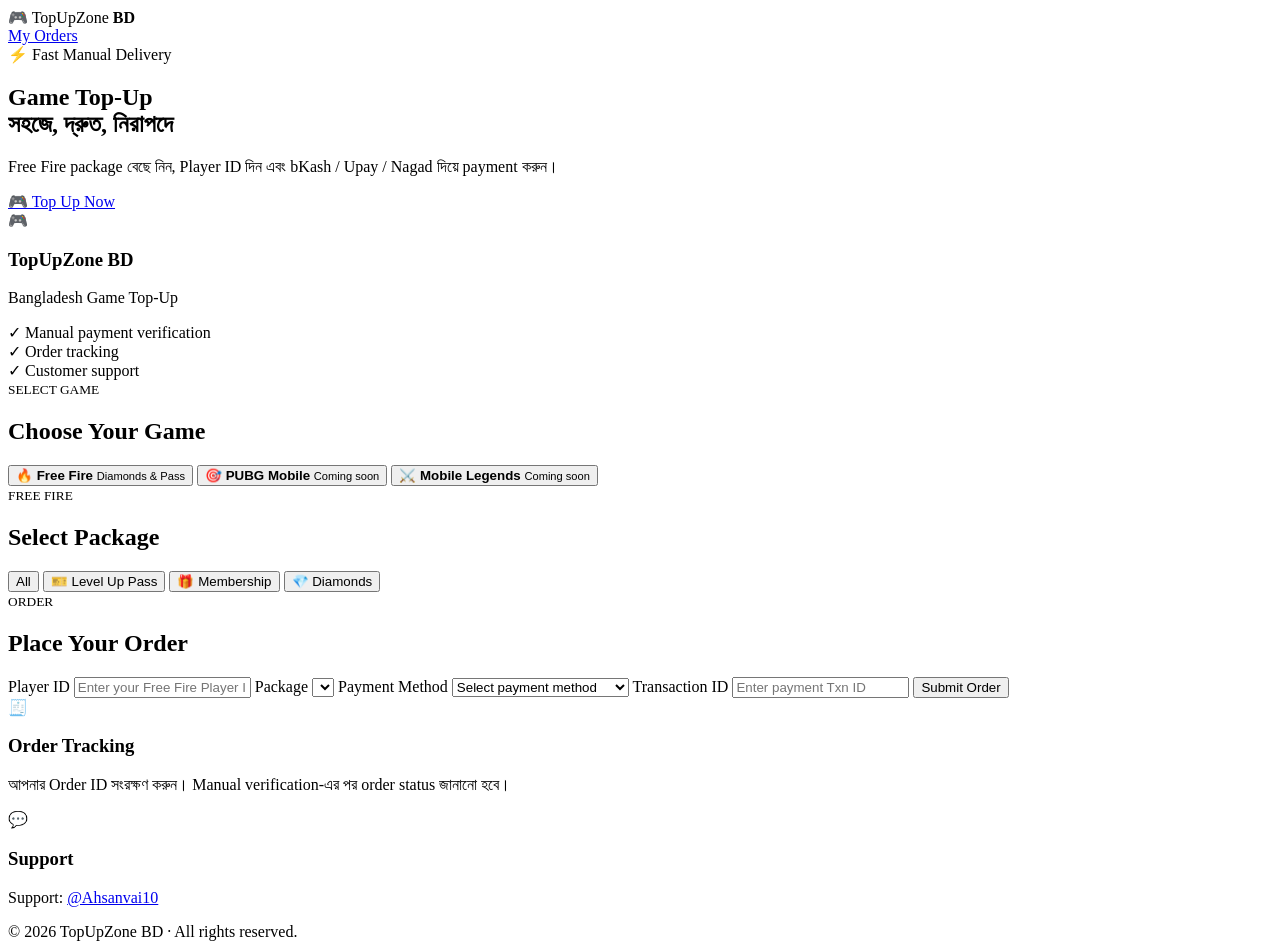
==== index.html @ 47b3d6d0 "Create index.html" ====
<!doctype html>
<html lang="bn">
<head>
<meta charset="utf-8">
<meta name="viewport" content="width=device-width,initial-scale=1">
<title>TopUpZone BD — Game Top Up</title>
<meta name="description" content="Fast and trusted game top-up service in Bangladesh.">
<link rel="stylesheet" href="style.css">
</head>

<body>

<header class="nav">
  <div class="brand"><span>🎮</span> TopUpZone <b>BD</b></div>
  <a href="#orders" class="navbtn">My Orders</a>
</header>

<main>

<section class="hero">
  <div>
    <span class="pill">⚡ Fast Manual Delivery</span>

    <h1>
      Game Top-Up<br>
      <span>সহজে, দ্রুত, নিরাপদে</span>
    </h1>

    <p>
      Free Fire package বেছে নিন, Player ID দিন এবং
      bKash / Upay / Nagad দিয়ে payment করুন।
    </p>

    <a class="primary" href="#games">🎮 Top Up Now</a>
  </div>

  <div class="hero-card">
    <div class="orb">🎮</div>
    <h3>TopUpZone BD</h3>
    <p>Bangladesh Game Top-Up</p>

    <div class="trust">
      ✓ Manual payment verification<br>
      ✓ Order tracking<br>
      ✓ Customer support
    </div>
  </div>
</section>


<section id="games" class="section">

  <div class="section-head">
    <div>
      <small>SELECT GAME</small>
      <h2>Choose Your Game</h2>
    </div>
  </div>

  <div class="game-grid">

    <button class="game active"
      onclick="showGame('freefire',this)">
      <span>🔥</span>
      <strong>Free Fire</strong>
      <small>Diamonds & Pass</small>
    </button>

    <button class="game disabled">
      <span>🎯</span>
      <strong>PUBG Mobile</strong>
      <small>Coming soon</small>
    </button>

    <button class="game disabled">
      <span>⚔️</span>
      <strong>Mobile Legends</strong>
      <small>Coming soon</small>
    </button>

  </div>

</section>


<section id="freefire" class="section">

  <div class="section-head">
    <div>
      <small>FREE FIRE</small>
      <h2>Select Package</h2>
    </div>
  </div>

  <div class="tabs">

    <button class="tab active"
      onclick="filterPack('all',this)">
      All
    </button>

    <button class="tab"
      onclick="filterPack('pass',this)">
      🎫 Level Up Pass
    </button>

    <button class="tab"
      onclick="filterPack('membership',this)">
      🎁 Membership
    </button>

    <button class="tab"
      onclick="filterPack('diamond',this)">
      💎 Diamonds
    </button>

  </div>

  <div id="packages" class="packages"></div>

</section>


<section id="order" class="section order-section">

  <div class="section-head">
    <div>
      <small>ORDER</small>
      <h2>Place Your Order</h2>
    </div>
  </div>

  <div class="order-box">

    <form id="orderForm">

      <label>
        Player ID
        <input
          id="playerId"
          required
          placeholder="Enter your Free Fire Player ID">
      </label>


      <label>
        Package

        <select id="package" required>
        </select>
      </label>


      <label>
        Payment Method

        <select id="payment" required>

          <option value="">
            Select payment method
          </option>

          <option>
            bKash — 01316897399
          </option>

          <option>
            Upay — 0316897399
          </option>

          <option>
            Nagad — Contact/support
          </option>

        </select>
      </label>


      <label>
        Transaction ID

        <input
          id="txn"
          required
          placeholder="Enter payment Txn ID">
      </label>


      <button
        class="primary full"
        type="submit">
        Submit Order
      </button>

    </form>


    <div
      id="result"
      class="result hidden">
    </div>

  </div>

</section>


<section id="orders" class="section info">

  <div class="info-card">
    <span>🧾</span>

    <h3>Order Tracking</h3>

    <p>
      আপনার Order ID সংরক্ষণ করুন।
      Manual verification-এর পর order status জানানো হবে।
    </p>

  </div>


  <div class="info-card">

    <span>💬</span>

    <h3>Support</h3>

    <p>
      Support:
      <a
        href="https://t.me/Ahsanvai10"
        target="_blank">
        @Ahsanvai10
      </a>
    </p>

  </div>

</section>

</main>


<footer>
  © 2026 TopUpZone BD · All rights reserved.
</footer>


<script src="script.js"></script>

</body>
</html>
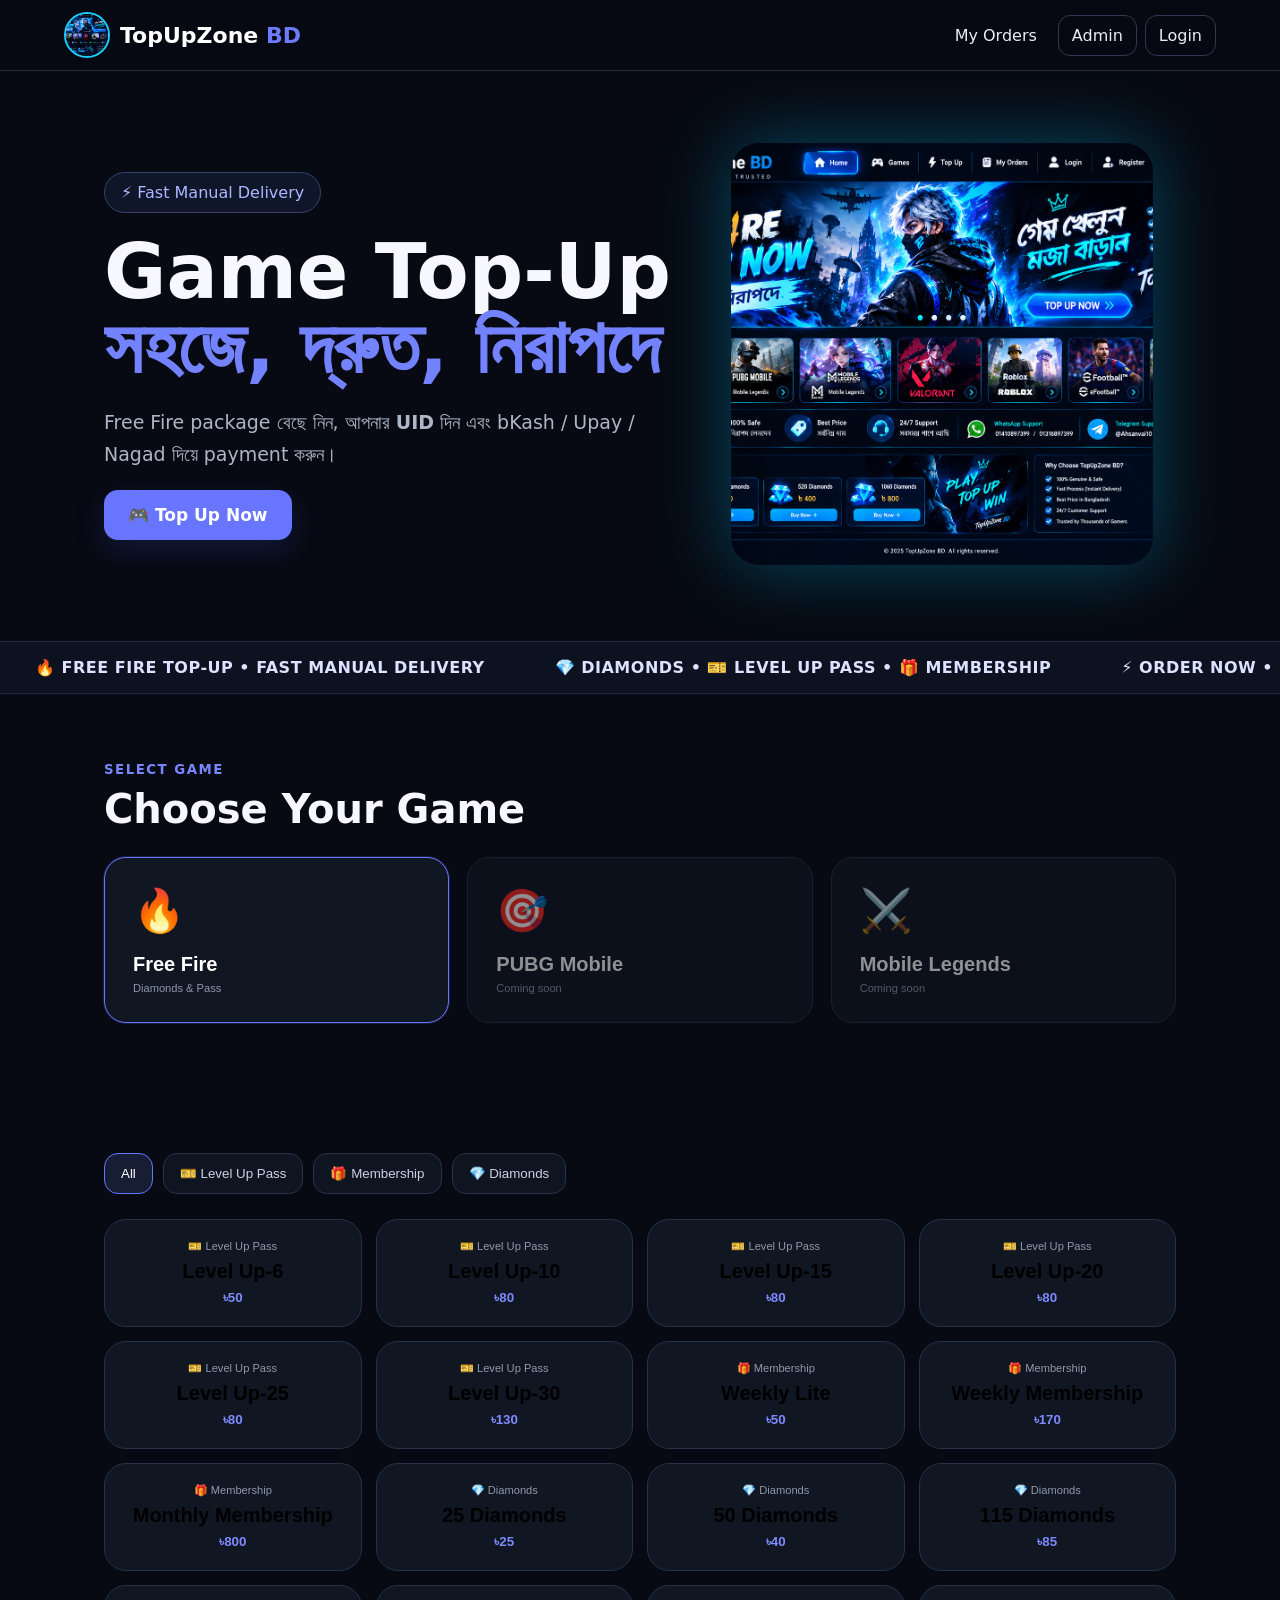
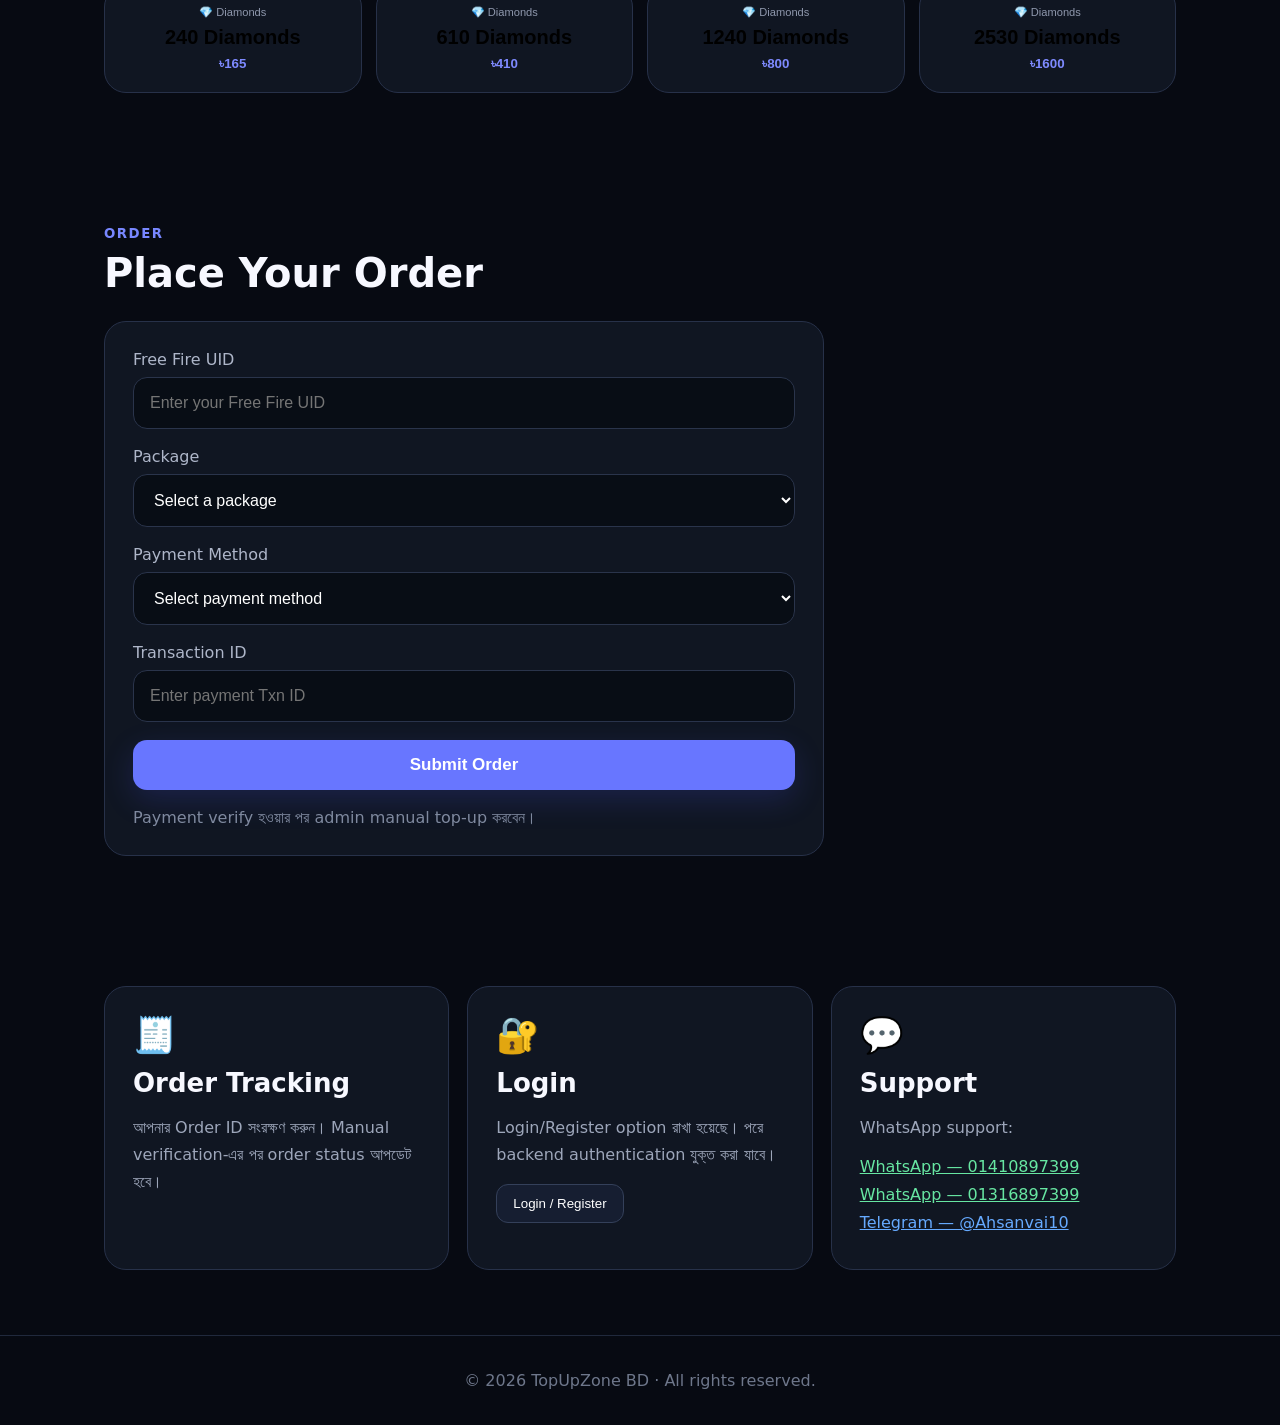
==== commit 2e0952bb: "Add files via upload" ====
--- a/index.html
+++ b/index.html
@@ -1,253 +1,102 @@
 <!doctype html>
 <html lang="bn">
 <head>
-<meta charset="utf-8">
-<meta name="viewport" content="width=device-width,initial-scale=1">
-<title>TopUpZone BD — Game Top Up</title>
-<meta name="description" content="Fast and trusted game top-up service in Bangladesh.">
-<link rel="stylesheet" href="style.css">
+  <meta charset="utf-8">
+  <meta name="viewport" content="width=device-width, initial-scale=1">
+  <title>TopUpZone BD — Game Top Up</title>
+  <meta name="description" content="TopUpZone BD — Fast manual game top-up service in Bangladesh.">
+  <link rel="stylesheet" href="style.css">
 </head>
-
 <body>
-
 <header class="nav">
-  <div class="brand"><span>🎮</span> TopUpZone <b>BD</b></div>
-  <a href="#orders" class="navbtn">My Orders</a>
+  <a class="brand" href="#home">
+    <img src="logo.png" alt="TopUpZone BD logo">
+    <span>TopUpZone <b>BD</b></span>
+  </a>
+  <nav>
+    <a href="#orders">My Orders</a>
+    <a href="admin.html" class="admin-link">Admin</a>
+    <a href="#login" class="login-btn">Login</a>
+  </nav>
 </header>
 
-<main>
+<main id="home">
+  <section class="hero">
+    <div class="hero-copy">
+      <span class="pill">⚡ Fast Manual Delivery</span>
+      <h1>Game Top-Up<br><span>সহজে, দ্রুত, নিরাপদে</span></h1>
+      <p>Free Fire package বেছে নিন, আপনার <b>UID</b> দিন এবং bKash / Upay / Nagad দিয়ে payment করুন।</p>
+      <a class="primary" href="#games">🎮 Top Up Now</a>
+    </div>
+    <div class="hero-art">
+      <img src="logo.png" alt="Game TopUp">
+    </div>
+  </section>
 
-<section class="hero">
-  <div>
-    <span class="pill">⚡ Fast Manual Delivery</span>
+  <section class="banner-strip" aria-label="Promotional banners">
+    <div class="banner-track">
+      <div class="promo">🔥 FREE FIRE TOP-UP • FAST MANUAL DELIVERY</div>
+      <div class="promo">💎 DIAMONDS • 🎫 LEVEL UP PASS • 🎁 MEMBERSHIP</div>
+      <div class="promo">⚡ ORDER NOW • SUPPORT AVAILABLE</div>
+      <div class="promo">🔥 FREE FIRE TOP-UP • FAST MANUAL DELIVERY</div>
+      <div class="promo">💎 DIAMONDS • 🎫 LEVEL UP PASS • 🎁 MEMBERSHIP</div>
+    </div>
+  </section>
 
-    <h1>
-      Game Top-Up<br>
-      <span>সহজে, দ্রুত, নিরাপদে</span>
-    </h1>
+  <section id="games" class="section">
+    <div class="section-head">
+      <div><small>SELECT GAME</small><h2>Choose Your Game</h2></div>
+    </div>
+    <div class="game-grid">
+      <button class="game-card active" onclick="selectGame('freefire')"><span>🔥</span><b>Free Fire</b><small>Diamonds & Pass</small></button>
+      <button class="game-card disabled"><span>🎯</span><b>PUBG Mobile</b><small>Coming soon</small></button>
+      <button class="game-card disabled"><span>⚔️</span><b>Mobile Legends</b><small>Coming soon</small></button>
+    </div>
+  </section>
 
-    <p>
-      Free Fire package বেছে নিন, Player ID দিন এবং
-      bKash / Upay / Nagad দিয়ে payment করুন।
-    </p>
+  <section class="section">
+    <div class="category-tabs">
+      <button class="tab active" data-cat="all" onclick="filterPackages('all')">All</button>
+      <button class="tab" data-cat="level" onclick="filterPackages('level')">🎫 Level Up Pass</button>
+      <button class="tab" data-cat="member" onclick="filterPackages('member')">🎁 Membership</button>
+      <button class="tab" data-cat="diamond" onclick="filterPackages('diamond')">💎 Diamonds</button>
+    </div>
+    <div id="packageGrid" class="package-grid"></div>
+  </section>
 
-    <a class="primary" href="#games">🎮 Top Up Now</a>
-  </div>
-
-  <div class="hero-card">
-    <div class="orb">🎮</div>
-    <h3>TopUpZone BD</h3>
-    <p>Bangladesh Game Top-Up</p>
-
-    <div class="trust">
-      ✓ Manual payment verification<br>
-      ✓ Order tracking<br>
-      ✓ Customer support
-    </div>
-  </div>
-</section>
-
-
-<section id="games" class="section">
-
-  <div class="section-head">
-    <div>
-      <small>SELECT GAME</small>
-      <h2>Choose Your Game</h2>
-    </div>
-  </div>
-
-  <div class="game-grid">
-
-    <button class="game active"
-      onclick="showGame('freefire',this)">
-      <span>🔥</span>
-      <strong>Free Fire</strong>
-      <small>Diamonds & Pass</small>
-    </button>
-
-    <button class="game disabled">
-      <span>🎯</span>
-      <strong>PUBG Mobile</strong>
-      <small>Coming soon</small>
-    </button>
-
-    <button class="game disabled">
-      <span>⚔️</span>
-      <strong>Mobile Legends</strong>
-      <small>Coming soon</small>
-    </button>
-
-  </div>
-
-</section>
-
-
-<section id="freefire" class="section">
-
-  <div class="section-head">
-    <div>
-      <small>FREE FIRE</small>
-      <h2>Select Package</h2>
-    </div>
-  </div>
-
-  <div class="tabs">
-
-    <button class="tab active"
-      onclick="filterPack('all',this)">
-      All
-    </button>
-
-    <button class="tab"
-      onclick="filterPack('pass',this)">
-      🎫 Level Up Pass
-    </button>
-
-    <button class="tab"
-      onclick="filterPack('membership',this)">
-      🎁 Membership
-    </button>
-
-    <button class="tab"
-      onclick="filterPack('diamond',this)">
-      💎 Diamonds
-    </button>
-
-  </div>
-
-  <div id="packages" class="packages"></div>
-
-</section>
-
-
-<section id="order" class="section order-section">
-
-  <div class="section-head">
-    <div>
-      <small>ORDER</small>
-      <h2>Place Your Order</h2>
-    </div>
-  </div>
-
-  <div class="order-box">
-
-    <form id="orderForm">
-
-      <label>
-        Player ID
-        <input
-          id="playerId"
-          required
-          placeholder="Enter your Free Fire Player ID">
+  <section id="order" class="section">
+    <div class="section-head"><div><small>ORDER</small><h2>Place Your Order</h2></div></div>
+    <form id="orderForm" class="order-card">
+      <label>Free Fire UID
+        <input id="uid" inputmode="numeric" pattern="[0-9]{5,15}" placeholder="Enter your Free Fire UID" required>
       </label>
-
-
-      <label>
-        Package
-
-        <select id="package" required>
+      <label>Package
+        <select id="package" required><option value="">Select a package</option></select>
+      </label>
+      <label>Payment Method
+        <select id="payment" required>
+          <option value="">Select payment method</option>
+          <option>bKash — 01316897399</option>
+          <option>Upay — 0316897399</option>
+          <option>Nagad — Contact/support</option>
         </select>
       </label>
+      <label>Transaction ID
+        <input id="txn" placeholder="Enter payment Txn ID" required>
+      </label>
+      <button class="primary full" type="submit">Submit Order</button>
+      <p class="form-note">Payment verify হওয়ার পর admin manual top-up করবেন।</p>
+    </form>
+  </section>
 
-
-      <label>
-        Payment Method
-
-        <select id="payment" required>
-
-          <option value="">
-            Select payment method
-          </option>
-
-          <option>
-            bKash — 01316897399
-          </option>
-
-          <option>
-            Upay — 0316897399
-          </option>
-
-          <option>
-            Nagad — Contact/support
-          </option>
-
-        </select>
-      </label>
-
-
-      <label>
-        Transaction ID
-
-        <input
-          id="txn"
-          required
-          placeholder="Enter payment Txn ID">
-      </label>
-
-
-      <button
-        class="primary full"
-        type="submit">
-        Submit Order
-      </button>
-
-    </form>
-
-
-    <div
-      id="result"
-      class="result hidden">
-    </div>
-
-  </div>
-
-</section>
-
-
-<section id="orders" class="section info">
-
-  <div class="info-card">
-    <span>🧾</span>
-
-    <h3>Order Tracking</h3>
-
-    <p>
-      আপনার Order ID সংরক্ষণ করুন।
-      Manual verification-এর পর order status জানানো হবে।
-    </p>
-
-  </div>
-
-
-  <div class="info-card">
-
-    <span>💬</span>
-
-    <h3>Support</h3>
-
-    <p>
-      Support:
-      <a
-        href="https://t.me/Ahsanvai10"
-        target="_blank">
-        @Ahsanvai10
-      </a>
-    </p>
-
-  </div>
-
-</section>
-
+  <section id="orders" class="section info-grid">
+    <div class="info-card"><span>🧾</span><h3>Order Tracking</h3><p>আপনার Order ID সংরক্ষণ করুন। Manual verification-এর পর order status আপডেট হবে।</p><div id="orderList"></div></div>
+    <div class="info-card" id="login"><span>🔐</span><h3>Login</h3><p>Login/Register option রাখা হয়েছে। পরে backend authentication যুক্ত করা যাবে।</p><button class="secondary" onclick="alert('Login system backend connection-এর পর চালু হবে।')">Login / Register</button></div>
+    <div class="info-card"><span>💬</span><h3>Support</h3><p>WhatsApp support:</p><a class="wa" href="https://wa.me/8801410897399" target="_blank">WhatsApp — 01410897399</a><a class="wa" href="https://wa.me/8801316897399" target="_blank">WhatsApp — 01316897399</a><a class="tg" href="https://t.me/Ahsanvai10" target="_blank">Telegram — @Ahsanvai10</a></div>
+  </section>
 </main>
 
-
-<footer>
-  © 2026 TopUpZone BD · All rights reserved.
-</footer>
-
-
+<footer>© 2026 TopUpZone BD · All rights reserved.</footer>
 <script src="script.js"></script>
-
 </body>
-</html>
+</html>
--- a/style.css
+++ b/style.css
@@ -0,0 +1 @@
+*{box-sizing:border-box}html{scroll-behavior:smooth}body{margin:0;background:#070a12;color:#f7f8ff;font-family:system-ui,-apple-system,Segoe UI,Roboto,sans-serif}.nav{position:sticky;top:0;z-index:20;display:flex;align-items:center;justify-content:space-between;padding:12px 5%;background:rgba(7,10,18,.94);border-bottom:1px solid #222b40;backdrop-filter:blur(12px)}.brand{display:flex;align-items:center;gap:10px;color:#fff;text-decoration:none;font-size:22px;font-weight:800}.brand img{width:46px;height:46px;object-fit:cover;border-radius:50%;border:2px solid #18cfff}.brand b{color:#6d7cff}.nav nav{display:flex;gap:8px;align-items:center}.nav nav a{color:#e9ecf7;text-decoration:none;padding:10px 13px;border-radius:12px}.login-btn,.admin-link{border:1px solid #303a55}.hero{max-width:1200px;margin:auto;min-height:570px;padding:65px 5%;display:grid;grid-template-columns:1.1fr .9fr;align-items:center;gap:30px}.pill{display:inline-block;padding:10px 16px;border:1px solid #33426d;border-radius:999px;color:#aeb8ff;background:#10162a}.hero h1{font-size:clamp(44px,7vw,76px);line-height:.98;margin:22px 0}.hero h1 span{color:#7382ff}.hero p{font-size:19px;line-height:1.7;color:#aeb5c7;max-width:650px}.primary{display:inline-block;background:#6876ff;color:#fff;text-decoration:none;border:0;border-radius:14px;padding:15px 24px;font-weight:800;font-size:17px;cursor:pointer;box-shadow:0 10px 30px #4b5bff2e}.hero-art{text-align:center}.hero-art img{width:min(440px,90%);aspect-ratio:1;object-fit:cover;border-radius:28px;filter:drop-shadow(0 0 35px #00bfff55);animation:float 4s ease-in-out infinite}.banner-strip{overflow:hidden;border-block:1px solid #1d2942;background:#0c1220}.banner-track{display:flex;width:max-content;animation:marquee 22s linear infinite}.promo{padding:16px 35px;color:#dce2ff;font-weight:800;letter-spacing:.5px;white-space:nowrap}.section{max-width:1200px;margin:auto;padding:65px 5%}.section-head small{color:#7887ff;font-weight:900;letter-spacing:1.5px}.section-head h2{font-size:40px;margin:8px 0 25px}.game-grid{display:grid;grid-template-columns:repeat(3,1fr);gap:18px}.game-card,.package-card,.order-card,.info-card{background:#101622;border:1px solid #273149;border-radius:22px}.game-card{padding:28px;text-align:left;color:#fff;cursor:pointer}.game-card span{font-size:42px;display:block;margin-bottom:18px}.game-card b{display:block;font-size:20px}.game-card small{display:block;color:#8f98ad;margin-top:6px}.game-card.active{border-color:#6676ff;box-shadow:0 0 0 1px #6676ff33}.disabled{opacity:.55;cursor:not-allowed}.category-tabs{display:flex;gap:10px;flex-wrap:wrap;margin-bottom:25px}.tab{background:#0e1420;border:1px solid #29344b;color:#cbd2e5;border-radius:14px;padding:12px 16px;cursor:pointer}.tab.active{border-color:#6676ff;color:#fff;background:#171d35}.package-grid{display:grid;grid-template-columns:repeat(4,1fr);gap:14px}.package-card{padding:20px;cursor:pointer;transition:.2s}.package-card:hover{transform:translateY(-3px);border-color:#7180ff}.package-card small{display:block;color:#8f98ad}.package-card b{display:block;font-size:20px;margin:7px 0}.price{color:#7e8aff;font-weight:900}.order-card{max-width:720px;padding:28px;display:grid;gap:18px}.order-card label{display:grid;gap:8px;color:#aeb6c9;font-size:16px}.order-card input,.order-card select{width:100%;padding:16px;border-radius:14px;border:1px solid #2a344b;background:#080d15;color:#fff;font-size:16px;outline:none}.order-card input:focus,.order-card select:focus{border-color:#6e7dff}.full{width:100%}.form-note{color:#7f899f;margin:0}.info-grid{display:grid;grid-template-columns:repeat(3,1fr);gap:18px}.info-card{padding:28px}.info-card>span{font-size:35px}.info-card h3{font-size:26px;margin:12px 0}.info-card p{color:#9da6ba;line-height:1.7}.info-card a{display:block;margin:9px 0}.wa{color:#67e6a2}.tg{color:#66aaff}.secondary{padding:11px 16px;background:#161e31;border:1px solid #34405a;color:#fff;border-radius:12px;cursor:pointer}.order-row{border-top:1px solid #252e42;padding:12px 0;color:#aeb7ca}.status{color:#8b99ff}footer{text-align:center;padding:35px;border-top:1px solid #20293c;color:#6e778b}@keyframes marquee{from{transform:translateX(0)}to{transform:translateX(-50%)}}@keyframes float{50%{transform:translateY(-10px)}}@media(max-width:850px){.hero{grid-template-columns:1fr;padding-top:40px}.hero-art{order:-1}.hero-art img{width:250px}.game-grid{grid-template-columns:1fr}.package-grid{grid-template-columns:repeat(2,1fr)}.info-grid{grid-template-columns:1fr}.nav nav a{padding:8px}.brand{font-size:18px}.brand img{width:38px;height:38px}}@media(max-width:480px){.package-grid{grid-template-columns:1fr}.hero h1{font-size:48px}.nav{padding:10px 3%}.admin-link{display:none}}
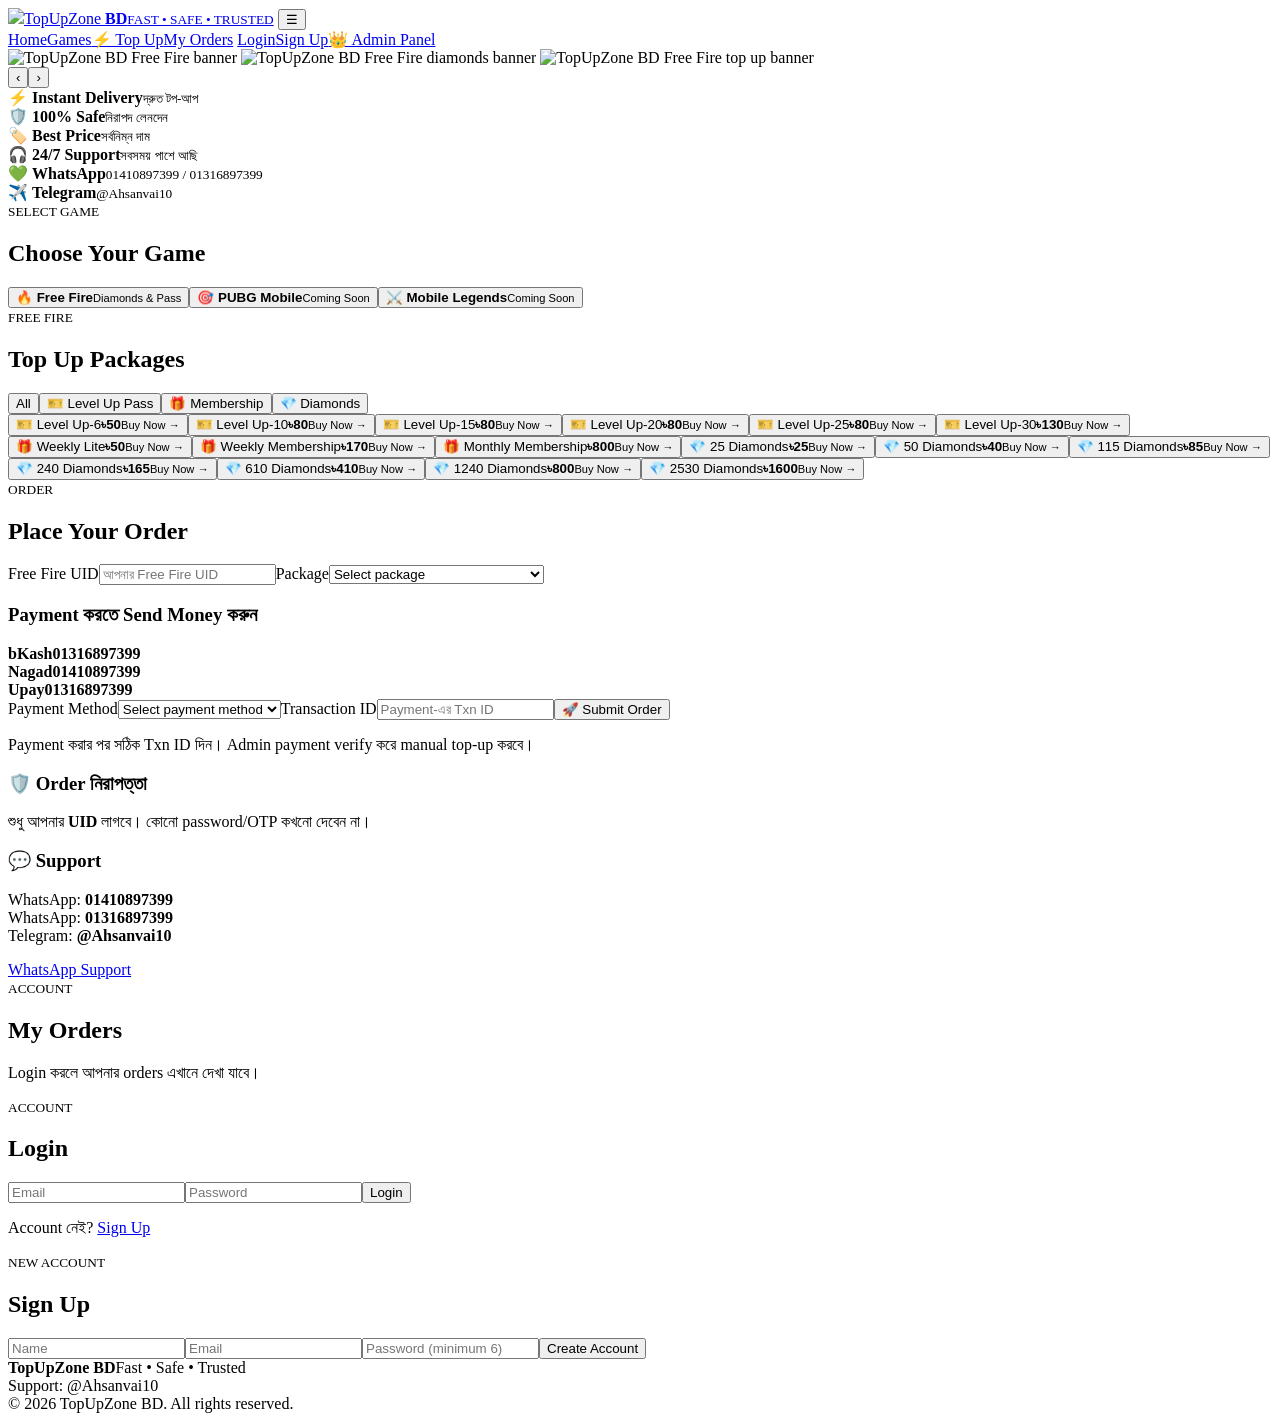
==== commit 6ad8ff10: "Add files via upload" ====
--- a/index.html
+++ b/index.html
@@ -1,102 +1,52 @@
 <!doctype html>
 <html lang="bn">
 <head>
-  <meta charset="utf-8">
-  <meta name="viewport" content="width=device-width, initial-scale=1">
-  <title>TopUpZone BD — Game Top Up</title>
-  <meta name="description" content="TopUpZone BD — Fast manual game top-up service in Bangladesh.">
-  <link rel="stylesheet" href="style.css">
+<meta charset="utf-8"><meta name="viewport" content="width=device-width,initial-scale=1">
+<title>TopUpZone BD — Free Fire Top Up</title>
+<meta name="description" content="TopUpZone BD — Fast, safe manual Free Fire top up in Bangladesh.">
+<link rel="stylesheet" href="/static/style.css">
 </head>
 <body>
 <header class="nav">
-  <a class="brand" href="#home">
-    <img src="logo.png" alt="TopUpZone BD logo">
-    <span>TopUpZone <b>BD</b></span>
-  </a>
+  <a class="brand" href="#home"><img src="/static/logo.png"><span>TopUpZone <b>BD</b><small>FAST • SAFE • TRUSTED</small></span></a>
+  <button class="menu" onclick="document.body.classList.toggle('nav-open')">☰</button>
   <nav>
-    <a href="#orders">My Orders</a>
-    <a href="admin.html" class="admin-link">Admin</a>
-    <a href="#login" class="login-btn">Login</a>
+    <a href="#home">Home</a><a href="#games">Games</a><a href="#topup">⚡ Top Up</a><a href="#orders">My Orders</a>
+    <a href="#login" id="loginLink">Login</a><a href="#signup" id="signupLink">Sign Up</a><a href="/admin/login" class="admin-btn">👑 Admin Panel</a>
   </nav>
 </header>
-
 <main id="home">
-  <section class="hero">
-    <div class="hero-copy">
-      <span class="pill">⚡ Fast Manual Delivery</span>
-      <h1>Game Top-Up<br><span>সহজে, দ্রুত, নিরাপদে</span></h1>
-      <p>Free Fire package বেছে নিন, আপনার <b>UID</b> দিন এবং bKash / Upay / Nagad দিয়ে payment করুন।</p>
-      <a class="primary" href="#games">🎮 Top Up Now</a>
-    </div>
-    <div class="hero-art">
-      <img src="logo.png" alt="Game TopUp">
-    </div>
-  </section>
-
-  <section class="banner-strip" aria-label="Promotional banners">
-    <div class="banner-track">
-      <div class="promo">🔥 FREE FIRE TOP-UP • FAST MANUAL DELIVERY</div>
-      <div class="promo">💎 DIAMONDS • 🎫 LEVEL UP PASS • 🎁 MEMBERSHIP</div>
-      <div class="promo">⚡ ORDER NOW • SUPPORT AVAILABLE</div>
-      <div class="promo">🔥 FREE FIRE TOP-UP • FAST MANUAL DELIVERY</div>
-      <div class="promo">💎 DIAMONDS • 🎫 LEVEL UP PASS • 🎁 MEMBERSHIP</div>
-    </div>
-  </section>
-
-  <section id="games" class="section">
-    <div class="section-head">
-      <div><small>SELECT GAME</small><h2>Choose Your Game</h2></div>
-    </div>
-    <div class="game-grid">
-      <button class="game-card active" onclick="selectGame('freefire')"><span>🔥</span><b>Free Fire</b><small>Diamonds & Pass</small></button>
-      <button class="game-card disabled"><span>🎯</span><b>PUBG Mobile</b><small>Coming soon</small></button>
-      <button class="game-card disabled"><span>⚔️</span><b>Mobile Legends</b><small>Coming soon</small></button>
-    </div>
-  </section>
-
-  <section class="section">
-    <div class="category-tabs">
-      <button class="tab active" data-cat="all" onclick="filterPackages('all')">All</button>
-      <button class="tab" data-cat="level" onclick="filterPackages('level')">🎫 Level Up Pass</button>
-      <button class="tab" data-cat="member" onclick="filterPackages('member')">🎁 Membership</button>
-      <button class="tab" data-cat="diamond" onclick="filterPackages('diamond')">💎 Diamonds</button>
-    </div>
-    <div id="packageGrid" class="package-grid"></div>
-  </section>
-
-  <section id="order" class="section">
-    <div class="section-head"><div><small>ORDER</small><h2>Place Your Order</h2></div></div>
-    <form id="orderForm" class="order-card">
-      <label>Free Fire UID
-        <input id="uid" inputmode="numeric" pattern="[0-9]{5,15}" placeholder="Enter your Free Fire UID" required>
-      </label>
-      <label>Package
-        <select id="package" required><option value="">Select a package</option></select>
-      </label>
-      <label>Payment Method
-        <select id="payment" required>
-          <option value="">Select payment method</option>
-          <option>bKash — 01316897399</option>
-          <option>Upay — 0316897399</option>
-          <option>Nagad — Contact/support</option>
-        </select>
-      </label>
-      <label>Transaction ID
-        <input id="txn" placeholder="Enter payment Txn ID" required>
-      </label>
-      <button class="primary full" type="submit">Submit Order</button>
-      <p class="form-note">Payment verify হওয়ার পর admin manual top-up করবেন।</p>
-    </form>
-  </section>
-
-  <section id="orders" class="section info-grid">
-    <div class="info-card"><span>🧾</span><h3>Order Tracking</h3><p>আপনার Order ID সংরক্ষণ করুন। Manual verification-এর পর order status আপডেট হবে।</p><div id="orderList"></div></div>
-    <div class="info-card" id="login"><span>🔐</span><h3>Login</h3><p>Login/Register option রাখা হয়েছে। পরে backend authentication যুক্ত করা যাবে।</p><button class="secondary" onclick="alert('Login system backend connection-এর পর চালু হবে।')">Login / Register</button></div>
-    <div class="info-card"><span>💬</span><h3>Support</h3><p>WhatsApp support:</p><a class="wa" href="https://wa.me/8801410897399" target="_blank">WhatsApp — 01410897399</a><a class="wa" href="https://wa.me/8801316897399" target="_blank">WhatsApp — 01316897399</a><a class="tg" href="https://t.me/Ahsanvai10" target="_blank">Telegram — @Ahsanvai10</a></div>
-  </section>
+<section class="hero-slider">
+  <div class="slides">
+    <img class="slide active" src="/static/banners/banner1.jpg" alt="TopUpZone BD Free Fire banner">
+    <img class="slide" src="/static/banners/banner2.jpg" alt="TopUpZone BD Free Fire diamonds banner">
+    <img class="slide" src="/static/banners/banner3.jpg" alt="TopUpZone BD Free Fire top up banner">
+  </div>
+  <button class="prev" onclick="moveSlide(-1)">‹</button><button class="next" onclick="moveSlide(1)">›</button>
+  <div class="dots"><span class="dot active" onclick="goSlide(0)"></span><span class="dot" onclick="goSlide(1)"></span><span class="dot" onclick="goSlide(2)"></span></div>
+</section>
+<section class="trust"><div>⚡ <b>Instant Delivery</b><small>দ্রুত টপ-আপ</small></div><div>🛡️ <b>100% Safe</b><small>নিরাপদ লেনদেন</small></div><div>🏷️ <b>Best Price</b><small>সর্বনিম্ন দাম</small></div><div>🎧 <b>24/7 Support</b><small>সবসময় পাশে আছি</small></div><div>💚 <b>WhatsApp</b><small>01410897399 / 01316897399</small></div><div>✈️ <b>Telegram</b><small>@Ahsanvai10</small></div></section>
+<section id="games" class="section"><div class="heading"><small>SELECT GAME</small><h2>Choose Your Game</h2></div><div class="games"><button class="game active">🔥 <b>Free Fire</b><small>Diamonds & Pass</small></button><button class="game disabled">🎯 <b>PUBG Mobile</b><small>Coming Soon</small></button><button class="game disabled">⚔️ <b>Mobile Legends</b><small>Coming Soon</small></button></div></section>
+<section id="topup" class="section"><div class="heading"><small>FREE FIRE</small><h2>Top Up Packages</h2></div><div class="tabs"><button class="tab active" onclick="filterPackages('all',this)">All</button><button class="tab" onclick="filterPackages('level',this)">🎫 Level Up Pass</button><button class="tab" onclick="filterPackages('member',this)">🎁 Membership</button><button class="tab" onclick="filterPackages('diamond',this)">💎 Diamonds</button></div><div id="packageGrid" class="packages"></div></section>
+<section id="order" class="section order-section"><div class="heading"><small>ORDER</small><h2>Place Your Order</h2></div><div class="order-layout"><form id="orderForm" class="card"><label>Free Fire UID<input id="uid" inputmode="numeric" pattern="[0-9]{5,20}" placeholder="আপনার Free Fire UID" required></label><label>Package<select id="package" required><option value="">Select package</option></select></label><div class="payment-box"><h3>Payment করতে Send Money করুন</h3><div class="pay-row"><b>bKash</b><strong>01316897399</strong></div><div class="pay-row"><b>Nagad</b><strong>01410897399</strong></div><div class="pay-row"><b>Upay</b><strong>01316897399</strong></div></div><label>Payment Method<select id="payment" required><option value="">Select payment method</option><option>bKash</option><option>Nagad</option><option>Upay</option></select></label><label>Transaction ID<input id="txn" placeholder="Payment-এর Txn ID" required></label><button class="primary" type="submit">🚀 Submit Order</button><p class="muted">Payment করার পর সঠিক Txn ID দিন। Admin payment verify করে manual top-up করবে।</p><div id="orderResult"></div></form><div class="card side-info"><h3>🛡️ Order নিরাপত্তা</h3><p>শুধু আপনার <b>UID</b> লাগবে। কোনো password/OTP কখনো দেবেন না।</p><h3>💬 Support</h3><p>WhatsApp: <b>01410897399</b><br>WhatsApp: <b>01316897399</b><br>Telegram: <b>@Ahsanvai10</b></p><a class="secondary" href="https://wa.me/8801410897399" target="_blank">WhatsApp Support</a></div></div></section>
+<section id="orders" class="section"><div class="heading"><small>ACCOUNT</small><h2>My Orders</h2></div><div id="ordersBox" class="card"><p class="muted">Login করলে আপনার orders এখানে দেখা যাবে।</p></div></section>
+<section id="login" class="auth section"><div class="auth-card"><div class="heading"><small>ACCOUNT</small><h2>Login</h2></div><form id="loginForm"><input id="loginEmail" type="email" placeholder="Email" required><input id="loginPassword" type="password" placeholder="Password" required><button class="primary">Login</button></form><p>Account নেই? <a href="#signup">Sign Up</a></p><div id="loginMsg"></div></div></section>
+<section id="signup" class="auth section"><div class="auth-card"><div class="heading"><small>NEW ACCOUNT</small><h2>Sign Up</h2></div><form id="signupForm"><input id="signupName" placeholder="Name" required><input id="signupEmail" type="email" placeholder="Email" required><input id="signupPassword" type="password" minlength="6" placeholder="Password (minimum 6)" required><button class="primary">Create Account</button></form><div id="signupMsg"></div></div></section>
 </main>
-
-<footer>© 2026 TopUpZone BD · All rights reserved.</footer>
-<script src="script.js"></script>
-</body>
-</html>+<footer><div><b>TopUpZone BD</b><span>Fast • Safe • Trusted</span></div><div>Support: @Ahsanvai10</div><div>© 2026 TopUpZone BD. All rights reserved.</div></footer>
+<script>
+const packages=[
+['lu6','🎫 Level Up-6',50,'level'],['lu10','🎫 Level Up-10',80,'level'],['lu15','🎫 Level Up-15',80,'level'],['lu20','🎫 Level Up-20',80,'level'],['lu25','🎫 Level Up-25',80,'level'],['lu30','🎫 Level Up-30',130,'level'],['wlite','🎁 Weekly Lite',50,'member'],['weekly','🎁 Weekly Membership',170,'member'],['monthly','🎁 Monthly Membership',800,'member'],['d25','💎 25 Diamonds',25,'diamond'],['d50','💎 50 Diamonds',40,'diamond'],['d115','💎 115 Diamonds',85,'diamond'],['d240','💎 240 Diamonds',165,'diamond'],['d610','💎 610 Diamonds',410,'diamond'],['d1240','💎 1240 Diamonds',800,'diamond'],['d2530','💎 2530 Diamonds',1600,'diamond']];
+let selected=packages[9][0];
+function renderPackages(cat='all'){const g=document.getElementById('packageGrid');g.innerHTML=packages.filter(p=>cat==='all'||p[3]===cat).map(p=>`<button class="package ${p[0]===selected?'selected':''}" onclick="selectPackage('${p[0]}')"><span>${p[1]}</span><b>৳${p[2]}</b><small>Buy Now →</small></button>`).join('')}
+function selectPackage(k){selected=k;const p=packages.find(x=>x[0]===k);document.getElementById('package').value=p[0];renderPackages(currentCat)}
+let currentCat='all';function filterPackages(cat,el){currentCat=cat;document.querySelectorAll('.tab').forEach(x=>x.classList.remove('active'));el.classList.add('active');renderPackages(cat)}
+const sel=document.getElementById('package');sel.innerHTML+='<option disabled>────────</option>'+packages.map(p=>`<option value="${p[0]}">${p[1]} — ৳${p[2]}</option>`).join('');renderPackages();
+let slide=0;function goSlide(i){slide=i;document.querySelectorAll('.slide').forEach((x,j)=>x.classList.toggle('active',j===slide));document.querySelectorAll('.dot').forEach((x,j)=>x.classList.toggle('active',j===slide))}function moveSlide(d){goSlide((slide+d+3)%3)}setInterval(()=>moveSlide(1),5000);
+async function post(url,data,msgEl){const r=await fetch(url,{method:'POST',headers:{'Content-Type':'application/json'},body:JSON.stringify(data)});let j={};try{j=await r.json()}catch{}if(!r.ok)throw new Error(j.error||'Request failed');return j}
+async function refreshOrders(){const box=document.getElementById('ordersBox');try{const r=await fetch('/api/my-orders');const j=await r.json();if(!j.authenticated){box.innerHTML='<p class="muted">My Orders দেখতে Login করুন।</p>';return}box.innerHTML=j.orders.length?j.orders.map(o=>`<div class="order-item"><b>#${o.id}</b> ${o.package_name}<span>UID: ${o.player_id}</span><strong>৳${o.amount}</strong><em>${o.status_label}</em></div>`).join(''):'<p class="muted">এখনও কোনো order নেই।' ;document.getElementById('loginLink').textContent='Logout'}catch{}}
+document.getElementById('orderForm').addEventListener('submit',async e=>{e.preventDefault();const p=packages.find(x=>x[0]===document.getElementById('package').value);if(!p){alert('Package select করুন');return}const box=document.getElementById('orderResult');box.textContent='Submitting...';try{const j=await post('/api/orders',{player_id:document.getElementById('uid').value.trim(),package_name:p[1],payment_method:document.getElementById('payment').value,transaction_id:document.getElementById('txn').value.trim()},box);box.innerHTML=`<div class="success">✅ Order #${j.order_id} submitted! Admin payment verify করবে।</div>`;document.getElementById('orderForm').reset();refreshOrders()}catch(err){box.innerHTML=`<div class="error">❌ ${err.message}</div>`}});
+document.getElementById('loginForm').addEventListener('submit',async e=>{e.preventDefault();try{await post('/api/login',{email:loginEmail.value,password:loginPassword.value});loginMsg.innerHTML='<div class="success">✅ Login successful.</div>';refreshOrders()}catch(err){loginMsg.innerHTML='<div class="error">❌ '+err.message+'</div>'}});
+document.getElementById('signupForm').addEventListener('submit',async e=>{e.preventDefault();try{await post('/api/register',{name:signupName.value,email:signupEmail.value,password:signupPassword.value});signupMsg.innerHTML='<div class="success">✅ Account created. এখন Login করুন।</div>';e.target.reset()}catch(err){signupMsg.innerHTML='<div class="error">❌ '+err.message+'</div>'}});
+refreshOrders();
+</script></body></html>
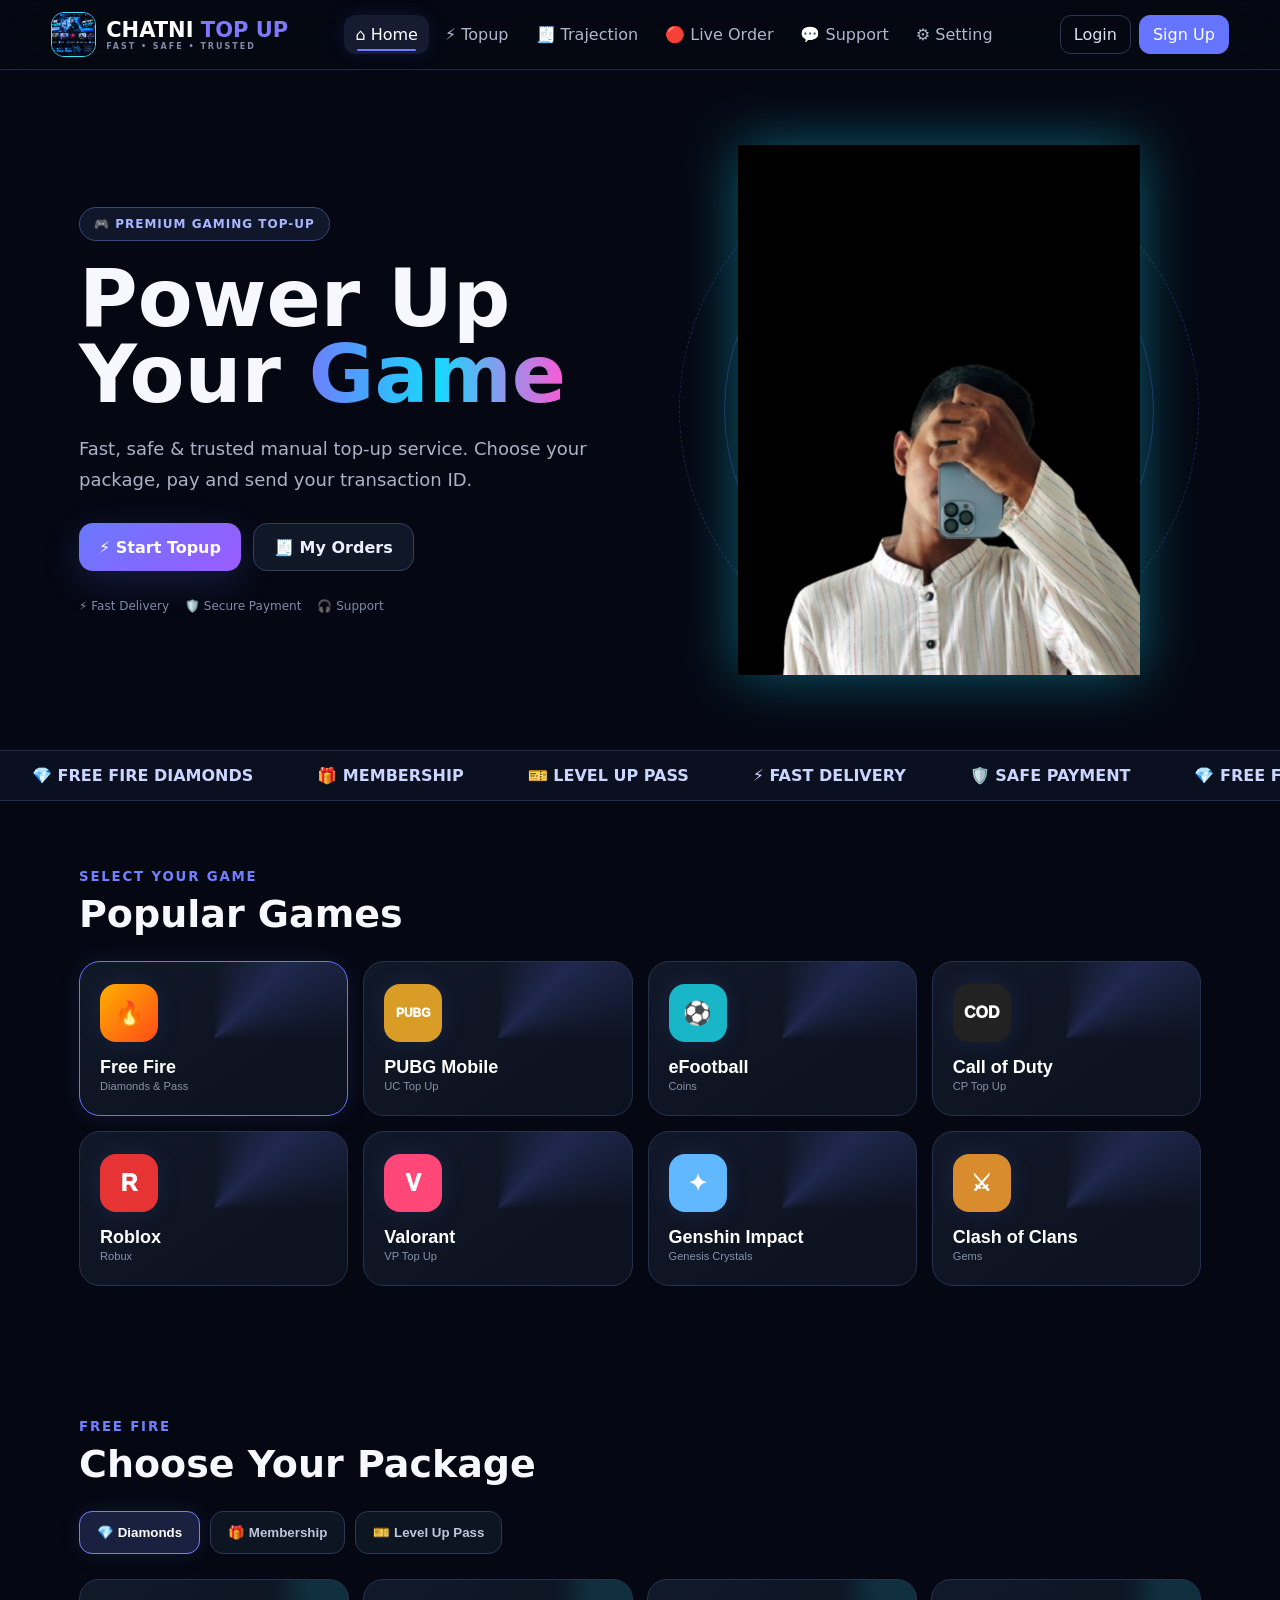
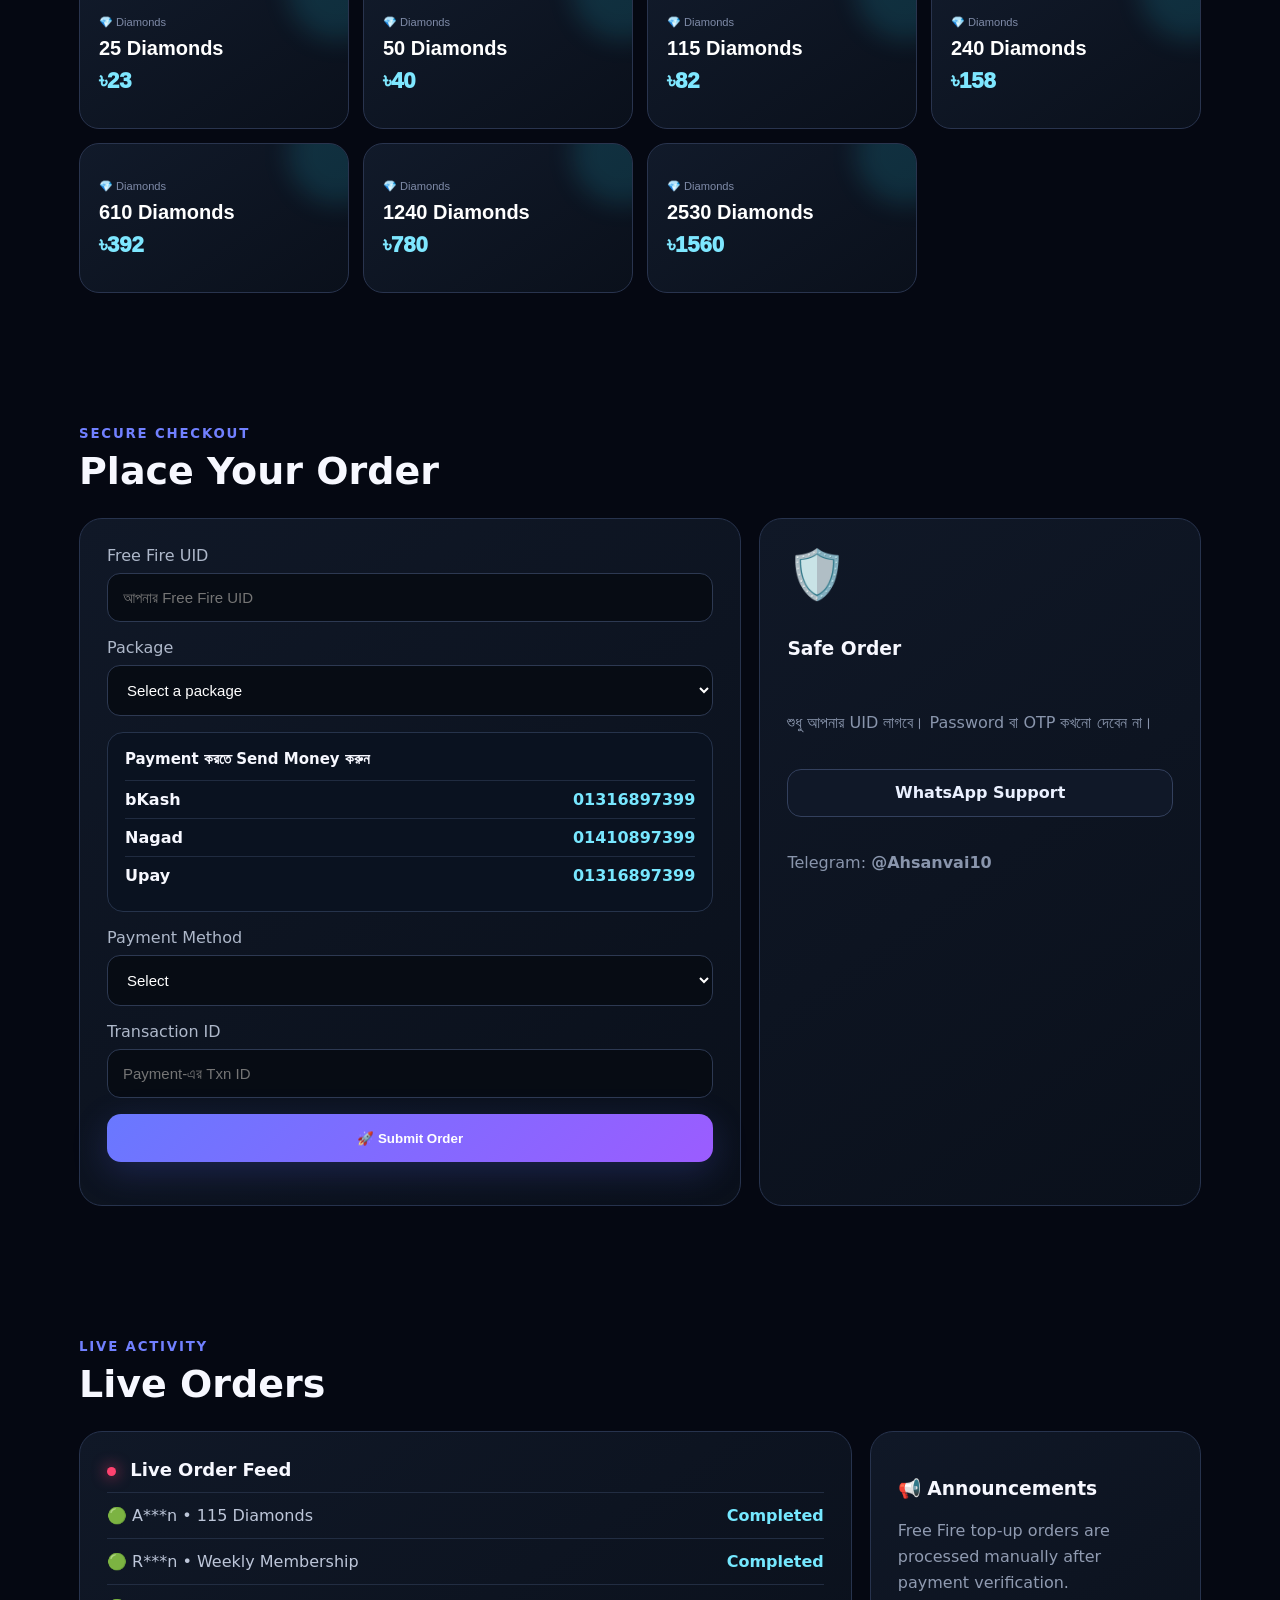
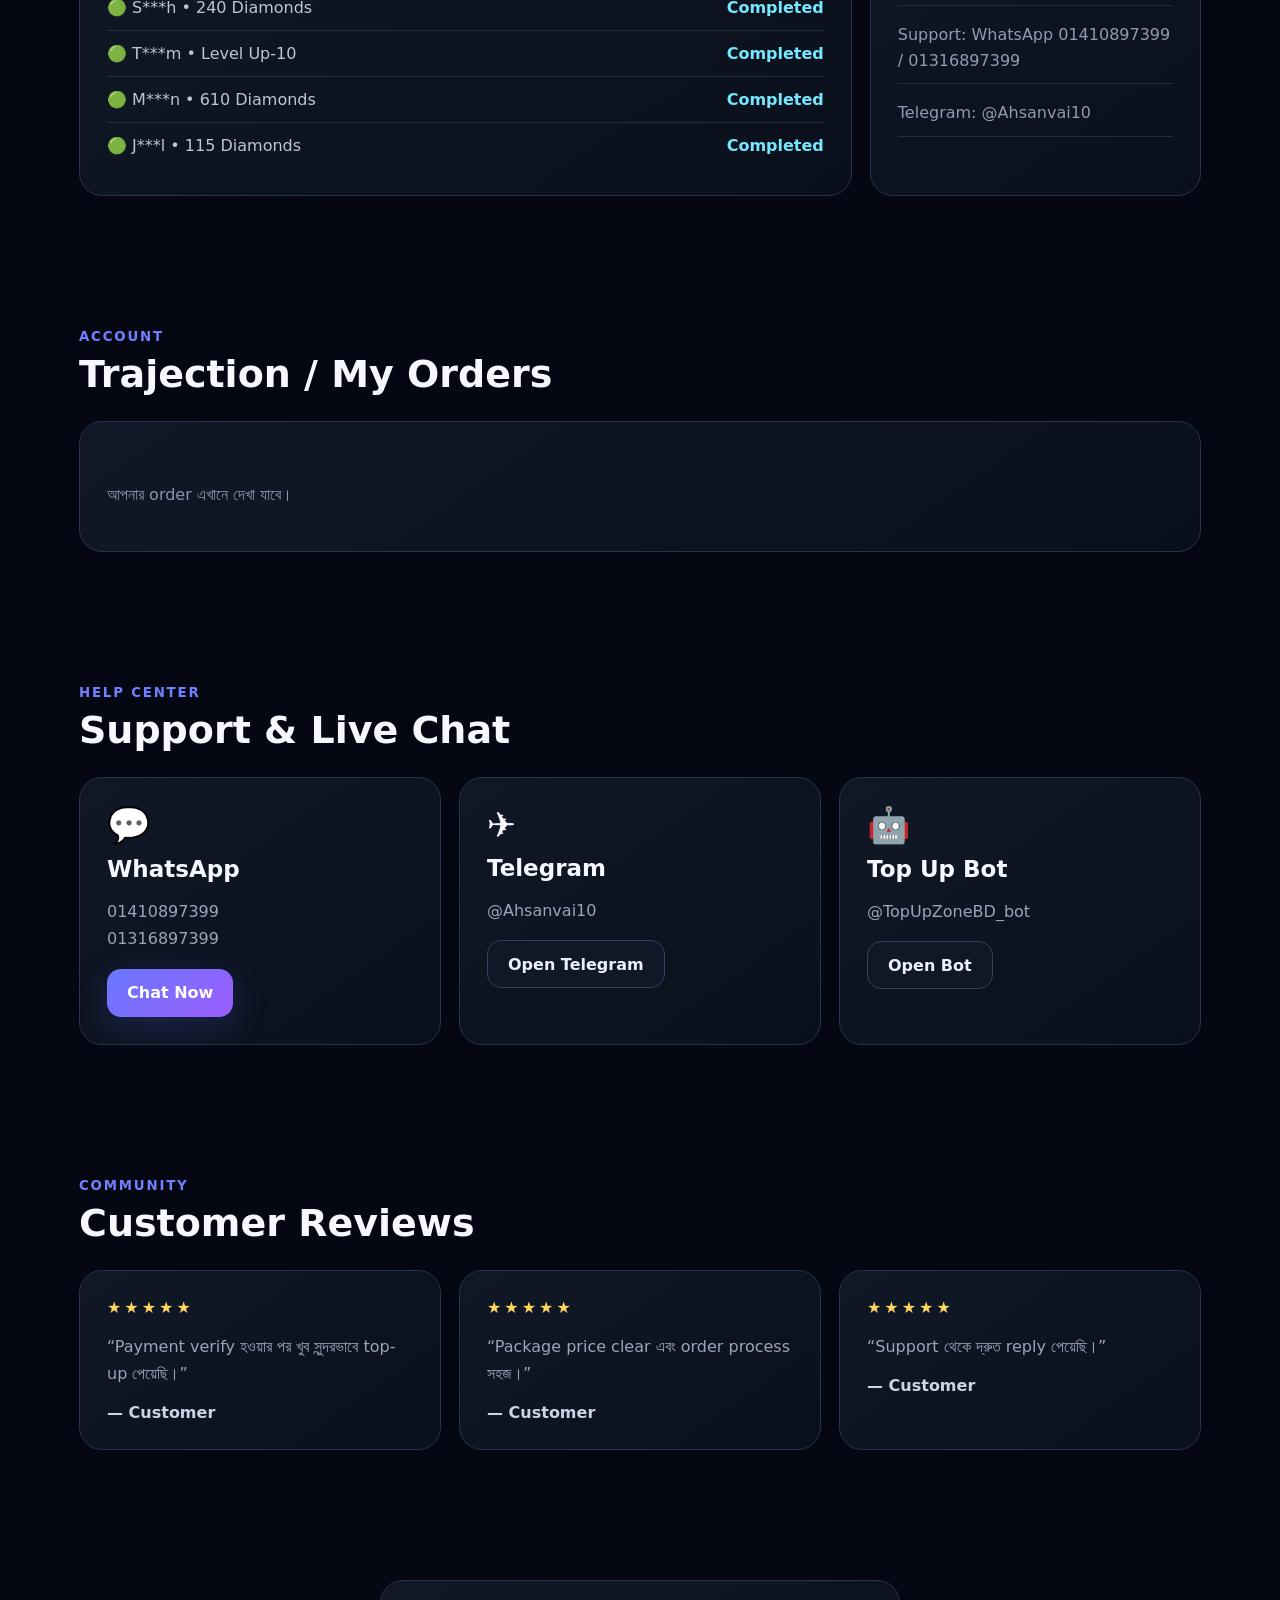
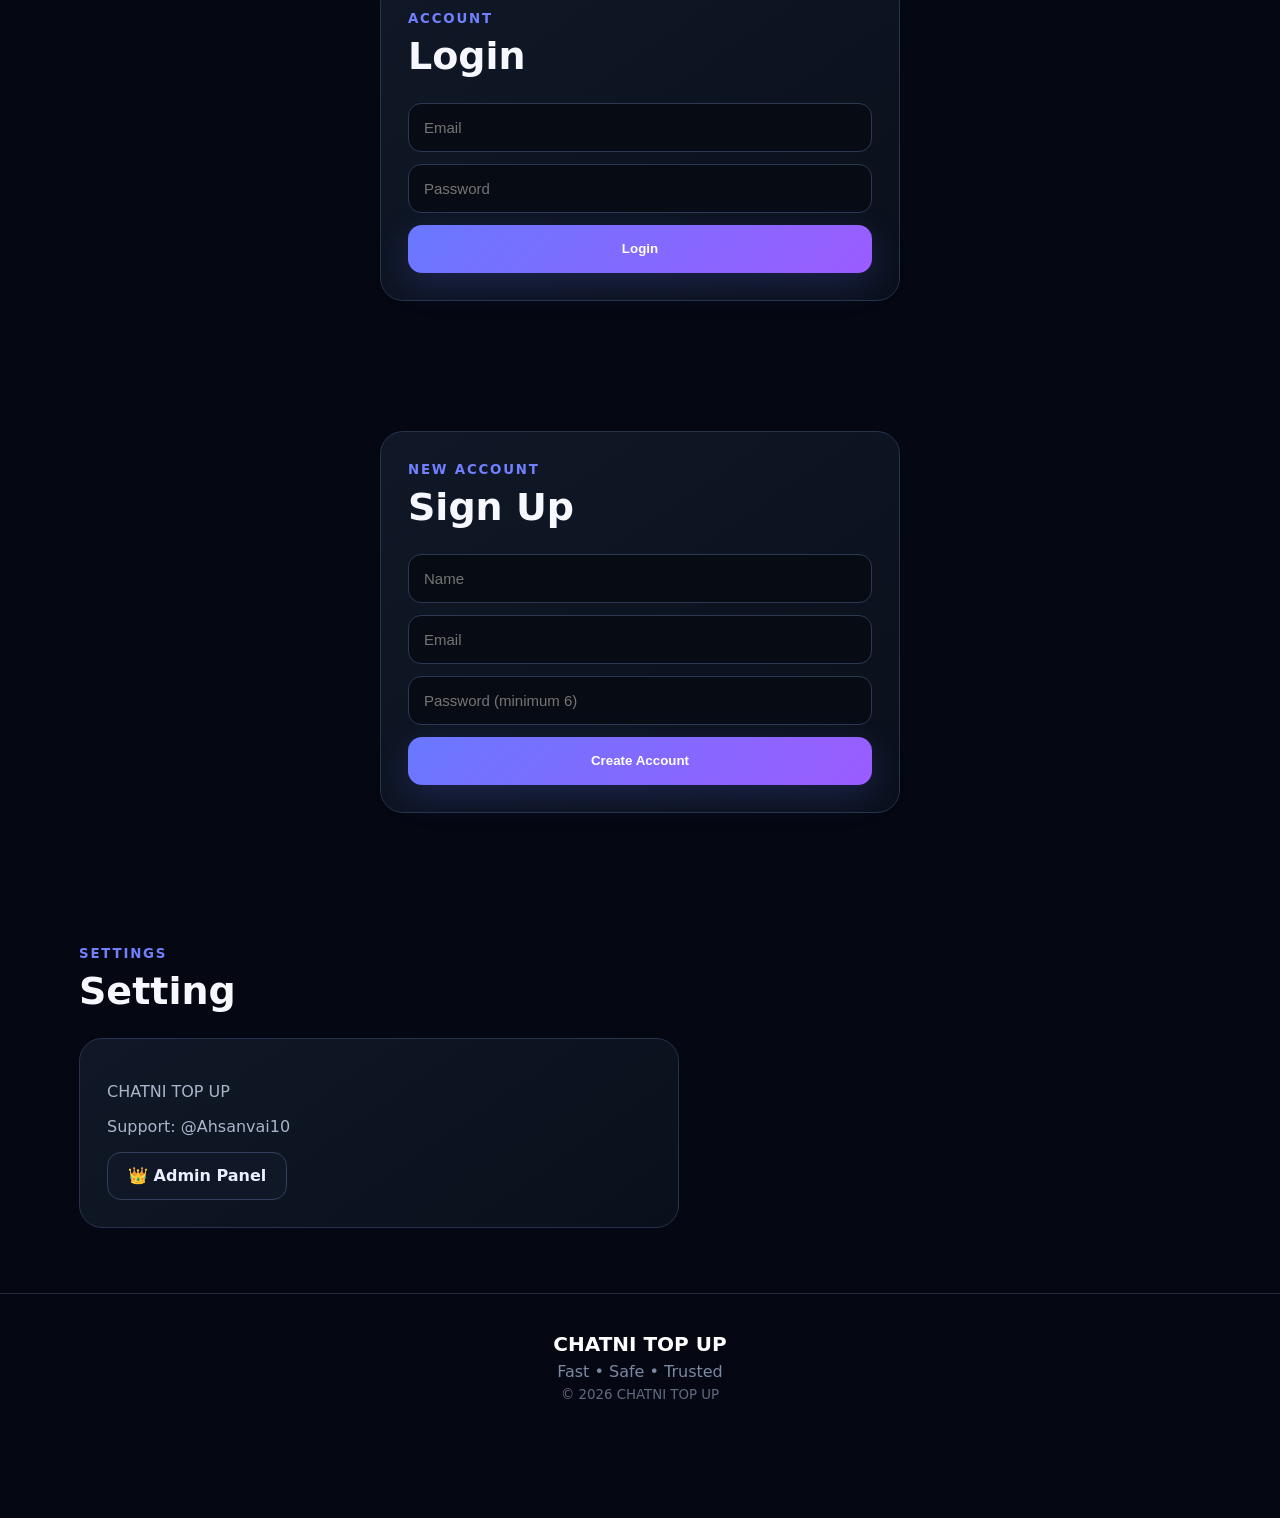
==== commit d1d7e771: "Add files via upload" ====
--- a/index.html
+++ b/index.html
@@ -1,52 +1,122 @@
 <!doctype html>
 <html lang="bn">
 <head>
-<meta charset="utf-8"><meta name="viewport" content="width=device-width,initial-scale=1">
-<title>TopUpZone BD — Free Fire Top Up</title>
-<meta name="description" content="TopUpZone BD — Fast, safe manual Free Fire top up in Bangladesh.">
-<link rel="stylesheet" href="/static/style.css">
+<meta charset="utf-8">
+<meta name="viewport" content="width=device-width,initial-scale=1">
+<title>CHATNI TOP UP — Gaming Dashboard</title>
+<meta name="description" content="CHATNI TOP UP — Fast, safe manual game top up in Bangladesh.">
+<link rel="stylesheet" href="./style.css">
 </head>
 <body>
-<header class="nav">
-  <a class="brand" href="#home"><img src="/static/logo.png"><span>TopUpZone <b>BD</b><small>FAST • SAFE • TRUSTED</small></span></a>
-  <button class="menu" onclick="document.body.classList.toggle('nav-open')">☰</button>
-  <nav>
-    <a href="#home">Home</a><a href="#games">Games</a><a href="#topup">⚡ Top Up</a><a href="#orders">My Orders</a>
-    <a href="#login" id="loginLink">Login</a><a href="#signup" id="signupLink">Sign Up</a><a href="/admin/login" class="admin-btn">👑 Admin Panel</a>
+<header class="topbar">
+  <a class="brand" href="#home"><img src="./logo.png" onerror="this.style.display='none'"><span>CHATNI <b>TOP UP</b><small>FAST • SAFE • TRUSTED</small></span></a>
+  <nav class="desktop-nav">
+    <a class="nav-item active" href="#home">⌂ <span>Home</span></a>
+    <a class="nav-item" href="#topup">⚡ <span>Topup</span></a>
+    <a class="nav-item" href="#orders">🧾 <span>Trajection</span></a>
+    <a class="nav-item" href="#live">🔴 <span>Live Order</span></a>
+    <a class="nav-item" href="#support">💬 <span>Support</span></a>
+    <a class="nav-item" href="#settings">⚙ <span>Setting</span></a>
   </nav>
+  <div class="account-actions"><a href="#login">Login</a><a class="signup" href="#signup">Sign Up</a></div>
 </header>
+
 <main id="home">
-<section class="hero-slider">
-  <div class="slides">
-    <img class="slide active" src="/static/banners/banner1.jpg" alt="TopUpZone BD Free Fire banner">
-    <img class="slide" src="/static/banners/banner2.jpg" alt="TopUpZone BD Free Fire diamonds banner">
-    <img class="slide" src="/static/banners/banner3.jpg" alt="TopUpZone BD Free Fire top up banner">
+<section class="hero">
+  <div class="hero-copy">
+    <div class="eyebrow">🎮 PREMIUM GAMING TOP-UP</div>
+    <h1>Power Up Your <span>Game</span></h1>
+    <p>Fast, safe & trusted manual top-up service. Choose your package, pay and send your transaction ID.</p>
+    <div class="hero-actions"><a class="primary" href="#topup">⚡ Start Topup</a><a class="secondary" href="#orders">🧾 My Orders</a></div>
+    <div class="hero-trust"><span>⚡ Fast Delivery</span><span>🛡️ Secure Payment</span><span>🎧 Support</span></div>
   </div>
-  <button class="prev" onclick="moveSlide(-1)">‹</button><button class="next" onclick="moveSlide(1)">›</button>
-  <div class="dots"><span class="dot active" onclick="goSlide(0)"></span><span class="dot" onclick="goSlide(1)"></span><span class="dot" onclick="goSlide(2)"></span></div>
+  <div class="hero-art">
+    <div class="eye-glow"></div>
+    <div class="hero-ring ring1"></div><div class="hero-ring ring2"></div>
+    <img src="./hero-cutout.png" class="hero-person" alt="CHATNI TOP UP">
+  </div>
 </section>
-<section class="trust"><div>⚡ <b>Instant Delivery</b><small>দ্রুত টপ-আপ</small></div><div>🛡️ <b>100% Safe</b><small>নিরাপদ লেনদেন</small></div><div>🏷️ <b>Best Price</b><small>সর্বনিম্ন দাম</small></div><div>🎧 <b>24/7 Support</b><small>সবসময় পাশে আছি</small></div><div>💚 <b>WhatsApp</b><small>01410897399 / 01316897399</small></div><div>✈️ <b>Telegram</b><small>@Ahsanvai10</small></div></section>
-<section id="games" class="section"><div class="heading"><small>SELECT GAME</small><h2>Choose Your Game</h2></div><div class="games"><button class="game active">🔥 <b>Free Fire</b><small>Diamonds & Pass</small></button><button class="game disabled">🎯 <b>PUBG Mobile</b><small>Coming Soon</small></button><button class="game disabled">⚔️ <b>Mobile Legends</b><small>Coming Soon</small></button></div></section>
-<section id="topup" class="section"><div class="heading"><small>FREE FIRE</small><h2>Top Up Packages</h2></div><div class="tabs"><button class="tab active" onclick="filterPackages('all',this)">All</button><button class="tab" onclick="filterPackages('level',this)">🎫 Level Up Pass</button><button class="tab" onclick="filterPackages('member',this)">🎁 Membership</button><button class="tab" onclick="filterPackages('diamond',this)">💎 Diamonds</button></div><div id="packageGrid" class="packages"></div></section>
-<section id="order" class="section order-section"><div class="heading"><small>ORDER</small><h2>Place Your Order</h2></div><div class="order-layout"><form id="orderForm" class="card"><label>Free Fire UID<input id="uid" inputmode="numeric" pattern="[0-9]{5,20}" placeholder="আপনার Free Fire UID" required></label><label>Package<select id="package" required><option value="">Select package</option></select></label><div class="payment-box"><h3>Payment করতে Send Money করুন</h3><div class="pay-row"><b>bKash</b><strong>01316897399</strong></div><div class="pay-row"><b>Nagad</b><strong>01410897399</strong></div><div class="pay-row"><b>Upay</b><strong>01316897399</strong></div></div><label>Payment Method<select id="payment" required><option value="">Select payment method</option><option>bKash</option><option>Nagad</option><option>Upay</option></select></label><label>Transaction ID<input id="txn" placeholder="Payment-এর Txn ID" required></label><button class="primary" type="submit">🚀 Submit Order</button><p class="muted">Payment করার পর সঠিক Txn ID দিন। Admin payment verify করে manual top-up করবে।</p><div id="orderResult"></div></form><div class="card side-info"><h3>🛡️ Order নিরাপত্তা</h3><p>শুধু আপনার <b>UID</b> লাগবে। কোনো password/OTP কখনো দেবেন না।</p><h3>💬 Support</h3><p>WhatsApp: <b>01410897399</b><br>WhatsApp: <b>01316897399</b><br>Telegram: <b>@Ahsanvai10</b></p><a class="secondary" href="https://wa.me/8801410897399" target="_blank">WhatsApp Support</a></div></div></section>
-<section id="orders" class="section"><div class="heading"><small>ACCOUNT</small><h2>My Orders</h2></div><div id="ordersBox" class="card"><p class="muted">Login করলে আপনার orders এখানে দেখা যাবে।</p></div></section>
-<section id="login" class="auth section"><div class="auth-card"><div class="heading"><small>ACCOUNT</small><h2>Login</h2></div><form id="loginForm"><input id="loginEmail" type="email" placeholder="Email" required><input id="loginPassword" type="password" placeholder="Password" required><button class="primary">Login</button></form><p>Account নেই? <a href="#signup">Sign Up</a></p><div id="loginMsg"></div></div></section>
-<section id="signup" class="auth section"><div class="auth-card"><div class="heading"><small>NEW ACCOUNT</small><h2>Sign Up</h2></div><form id="signupForm"><input id="signupName" placeholder="Name" required><input id="signupEmail" type="email" placeholder="Email" required><input id="signupPassword" type="password" minlength="6" placeholder="Password (minimum 6)" required><button class="primary">Create Account</button></form><div id="signupMsg"></div></div></section>
+
+<section class="ticker"><div class="ticker-track"><span>💎 FREE FIRE DIAMONDS</span><span>🎁 MEMBERSHIP</span><span>🎫 LEVEL UP PASS</span><span>⚡ FAST DELIVERY</span><span>🛡️ SAFE PAYMENT</span><span>💎 FREE FIRE DIAMONDS</span><span>🎁 MEMBERSHIP</span><span>🎫 LEVEL UP PASS</span></div></section>
+
+<section id="topup" class="section">
+  <div class="section-head"><div><small>SELECT YOUR GAME</small><h2>Popular Games</h2></div></div>
+  <div class="game-grid">
+    <button class="game-card active"><div class="game-icon ff">🔥</div><b>Free Fire</b><small>Diamonds & Pass</small></button>
+    <button class="game-card"><div class="game-icon pubg">PUBG</div><b>PUBG Mobile</b><small>UC Top Up</small></button>
+    <button class="game-card"><div class="game-icon efoot">⚽</div><b>eFootball</b><small>Coins</small></button>
+    <button class="game-card"><div class="game-icon cod">COD</div><b>Call of Duty</b><small>CP Top Up</small></button>
+    <button class="game-card"><div class="game-icon roblox">R</div><b>Roblox</b><small>Robux</small></button>
+    <button class="game-card"><div class="game-icon valo">V</div><b>Valorant</b><small>VP Top Up</small></button>
+    <button class="game-card"><div class="game-icon genshin">✦</div><b>Genshin Impact</b><small>Genesis Crystals</small></button>
+    <button class="game-card"><div class="game-icon coc">⚔</div><b>Clash of Clans</b><small>Gems</small></button>
+  </div>
+</section>
+
+<section class="section packages-section">
+  <div class="section-head"><small>FREE FIRE</small><h2>Choose Your Package</h2></div>
+  <div class="category-tabs">
+    <button class="tab active" data-cat="diamond" onclick="filterPackages('diamond')">💎 Diamonds</button>
+    <button class="tab" data-cat="member" onclick="filterPackages('member')">🎁 Membership</button>
+    <button class="tab" data-cat="level" onclick="filterPackages('level')">🎫 Level Up Pass</button>
+  </div>
+  <div id="packageGrid" class="package-grid"></div>
+</section>
+
+<section id="order" class="section">
+  <div class="section-head"><small>SECURE CHECKOUT</small><h2>Place Your Order</h2></div>
+  <div class="order-layout">
+    <form id="orderForm" class="order-card">
+      <label>Free Fire UID<input id="uid" inputmode="numeric" placeholder="আপনার Free Fire UID" required></label>
+      <label>Package<select id="package" required></select></label>
+      <div class="payment-box"><h3>Payment করতে Send Money করুন</h3><div><b>bKash</b><strong>01316897399</strong></div><div><b>Nagad</b><strong>01410897399</strong></div><div><b>Upay</b><strong>01316897399</strong></div></div>
+      <label>Payment Method<select id="payment" required><option value="">Select</option><option>bKash</option><option>Nagad</option><option>Upay</option></select></label>
+      <label>Transaction ID<input id="txn" placeholder="Payment-এর Txn ID" required></label>
+      <button class="primary full" type="submit">🚀 Submit Order</button>
+      <div id="orderResult"></div>
+    </form>
+    <div class="order-card security"><div class="big-icon">🛡️</div><h3>Safe Order</h3><p>শুধু আপনার UID লাগবে। Password বা OTP কখনো দেবেন না।</p><a class="secondary full" href="https://wa.me/8801410897399" target="_blank">WhatsApp Support</a><p class="contact">Telegram: <b>@Ahsanvai10</b></p></div>
+  </div>
+</section>
+
+<section id="live" class="section">
+  <div class="section-head"><small>LIVE ACTIVITY</small><h2>Live Orders</h2></div>
+  <div class="live-grid">
+    <div class="live-card"><div class="live-title"><span class="pulse"></span> Live Order Feed</div><div id="liveOrders"></div></div>
+    <div class="announcement"><h3>📢 Announcements</h3><p>Free Fire top-up orders are processed manually after payment verification.</p><p>Support: WhatsApp 01410897399 / 01316897399</p><p>Telegram: @Ahsanvai10</p></div>
+  </div>
+</section>
+
+<section id="orders" class="section">
+  <div class="section-head"><small>ACCOUNT</small><h2>Trajection / My Orders</h2></div>
+  <div class="order-card"><div id="orderList" class="order-list"></div><p id="emptyOrders" class="muted">আপনার order এখানে দেখা যাবে।</p></div>
+</section>
+
+<section id="support" class="section">
+  <div class="section-head"><small>HELP CENTER</small><h2>Support & Live Chat</h2></div>
+  <div class="support-grid">
+    <div class="support-card"><span>💬</span><h3>WhatsApp</h3><p>01410897399<br>01316897399</p><a class="primary" href="https://wa.me/8801410897399" target="_blank">Chat Now</a></div>
+    <div class="support-card"><span>✈️</span><h3>Telegram</h3><p>@Ahsanvai10</p><a class="secondary" href="https://t.me/Ahsanvai10" target="_blank">Open Telegram</a></div>
+    <div class="support-card"><span>🤖</span><h3>Top Up Bot</h3><p>@TopUpZoneBD_bot</p><a class="secondary" href="https://t.me/TopUpZoneBD_bot" target="_blank">Open Bot</a></div>
+  </div>
+</section>
+
+<section class="section reviews">
+  <div class="section-head"><small>COMMUNITY</small><h2>Customer Reviews</h2></div>
+  <div class="review-grid">
+    <div class="review"><b>★★★★★</b><p>“Payment verify হওয়ার পর খুব সুন্দরভাবে top-up পেয়েছি।”</p><strong>— Customer</strong></div>
+    <div class="review"><b>★★★★★</b><p>“Package price clear এবং order process সহজ।”</p><strong>— Customer</strong></div>
+    <div class="review"><b>★★★★★</b><p>“Support থেকে দ্রুত reply পেয়েছি।”</p><strong>— Customer</strong></div>
+  </div>
+</section>
+
+<section id="login" class="section auth-section"><div class="auth-card"><div class="section-head"><small>ACCOUNT</small><h2>Login</h2></div><form id="loginForm"><input id="loginEmail" type="email" placeholder="Email" required><input id="loginPassword" type="password" placeholder="Password" required><button class="primary full">Login</button></form><div id="loginMsg"></div></div></section>
+<section id="signup" class="section auth-section"><div class="auth-card"><div class="section-head"><small>NEW ACCOUNT</small><h2>Sign Up</h2></div><form id="signupForm"><input id="signupName" placeholder="Name" required><input id="signupEmail" type="email" placeholder="Email" required><input id="signupPassword" type="password" minlength="6" placeholder="Password (minimum 6)" required><button class="primary full">Create Account</button></form><div id="signupMsg"></div></div></section>
+<section id="settings" class="section"><div class="section-head"><small>SETTINGS</small><h2>Setting</h2></div><div class="settings-card"><p>CHATNI TOP UP</p><p>Support: @Ahsanvai10</p><a class="secondary" href="/admin/login">👑 Admin Panel</a></div></section>
 </main>
-<footer><div><b>TopUpZone BD</b><span>Fast • Safe • Trusted</span></div><div>Support: @Ahsanvai10</div><div>© 2026 TopUpZone BD. All rights reserved.</div></footer>
-<script>
-const packages=[
-['lu6','🎫 Level Up-6',50,'level'],['lu10','🎫 Level Up-10',80,'level'],['lu15','🎫 Level Up-15',80,'level'],['lu20','🎫 Level Up-20',80,'level'],['lu25','🎫 Level Up-25',80,'level'],['lu30','🎫 Level Up-30',130,'level'],['wlite','🎁 Weekly Lite',50,'member'],['weekly','🎁 Weekly Membership',170,'member'],['monthly','🎁 Monthly Membership',800,'member'],['d25','💎 25 Diamonds',25,'diamond'],['d50','💎 50 Diamonds',40,'diamond'],['d115','💎 115 Diamonds',85,'diamond'],['d240','💎 240 Diamonds',165,'diamond'],['d610','💎 610 Diamonds',410,'diamond'],['d1240','💎 1240 Diamonds',800,'diamond'],['d2530','💎 2530 Diamonds',1600,'diamond']];
-let selected=packages[9][0];
-function renderPackages(cat='all'){const g=document.getElementById('packageGrid');g.innerHTML=packages.filter(p=>cat==='all'||p[3]===cat).map(p=>`<button class="package ${p[0]===selected?'selected':''}" onclick="selectPackage('${p[0]}')"><span>${p[1]}</span><b>৳${p[2]}</b><small>Buy Now →</small></button>`).join('')}
-function selectPackage(k){selected=k;const p=packages.find(x=>x[0]===k);document.getElementById('package').value=p[0];renderPackages(currentCat)}
-let currentCat='all';function filterPackages(cat,el){currentCat=cat;document.querySelectorAll('.tab').forEach(x=>x.classList.remove('active'));el.classList.add('active');renderPackages(cat)}
-const sel=document.getElementById('package');sel.innerHTML+='<option disabled>────────</option>'+packages.map(p=>`<option value="${p[0]}">${p[1]} — ৳${p[2]}</option>`).join('');renderPackages();
-let slide=0;function goSlide(i){slide=i;document.querySelectorAll('.slide').forEach((x,j)=>x.classList.toggle('active',j===slide));document.querySelectorAll('.dot').forEach((x,j)=>x.classList.toggle('active',j===slide))}function moveSlide(d){goSlide((slide+d+3)%3)}setInterval(()=>moveSlide(1),5000);
-async function post(url,data,msgEl){const r=await fetch(url,{method:'POST',headers:{'Content-Type':'application/json'},body:JSON.stringify(data)});let j={};try{j=await r.json()}catch{}if(!r.ok)throw new Error(j.error||'Request failed');return j}
-async function refreshOrders(){const box=document.getElementById('ordersBox');try{const r=await fetch('/api/my-orders');const j=await r.json();if(!j.authenticated){box.innerHTML='<p class="muted">My Orders দেখতে Login করুন।</p>';return}box.innerHTML=j.orders.length?j.orders.map(o=>`<div class="order-item"><b>#${o.id}</b> ${o.package_name}<span>UID: ${o.player_id}</span><strong>৳${o.amount}</strong><em>${o.status_label}</em></div>`).join(''):'<p class="muted">এখনও কোনো order নেই।' ;document.getElementById('loginLink').textContent='Logout'}catch{}}
-document.getElementById('orderForm').addEventListener('submit',async e=>{e.preventDefault();const p=packages.find(x=>x[0]===document.getElementById('package').value);if(!p){alert('Package select করুন');return}const box=document.getElementById('orderResult');box.textContent='Submitting...';try{const j=await post('/api/orders',{player_id:document.getElementById('uid').value.trim(),package_name:p[1],payment_method:document.getElementById('payment').value,transaction_id:document.getElementById('txn').value.trim()},box);box.innerHTML=`<div class="success">✅ Order #${j.order_id} submitted! Admin payment verify করবে।</div>`;document.getElementById('orderForm').reset();refreshOrders()}catch(err){box.innerHTML=`<div class="error">❌ ${err.message}</div>`}});
-document.getElementById('loginForm').addEventListener('submit',async e=>{e.preventDefault();try{await post('/api/login',{email:loginEmail.value,password:loginPassword.value});loginMsg.innerHTML='<div class="success">✅ Login successful.</div>';refreshOrders()}catch(err){loginMsg.innerHTML='<div class="error">❌ '+err.message+'</div>'}});
-document.getElementById('signupForm').addEventListener('submit',async e=>{e.preventDefault();try{await post('/api/register',{name:signupName.value,email:signupEmail.value,password:signupPassword.value});signupMsg.innerHTML='<div class="success">✅ Account created. এখন Login করুন।</div>';e.target.reset()}catch(err){signupMsg.innerHTML='<div class="error">❌ '+err.message+'</div>'}});
-refreshOrders();
-</script></body></html>
+
+<footer><b>CHATNI TOP UP</b><span>Fast • Safe • Trusted</span><small>© 2026 CHATNI TOP UP</small></footer>
+<nav class="mobile-nav"><a class="active" href="#home">⌂<span>Home</span></a><a href="#topup">⚡<span>Topup</span></a><a href="#orders">🧾<span>Trajection</span></a><a href="#live" class="live-nav">●<span>Live</span></a><a href="#support">💬<span>Support</span></a><a href="#settings">⚙<span>Setting</span></a></nav>
+<script src="./script.js"></script>
+</body>
+</html>
--- a/style.css
+++ b/style.css
@@ -0,0 +1 @@
+*{box-sizing:border-box}html{scroll-behavior:smooth}body{margin:0;background:#050812;color:#f7f8ff;font-family:system-ui,-apple-system,Segoe UI,Roboto,sans-serif;padding-bottom:78px}.topbar{position:sticky;top:0;z-index:50;display:flex;align-items:center;justify-content:space-between;gap:20px;padding:12px 4%;background:rgba(5,8,18,.88);border-bottom:1px solid #202943;backdrop-filter:blur(18px)}.brand{display:flex;align-items:center;gap:10px;color:#fff;text-decoration:none;font-size:21px;font-weight:900}.brand img{width:45px;height:45px;border-radius:13px;object-fit:cover;border:1px solid #3de2ff}.brand b{color:#7e78ff}.brand small{display:block;font-size:8px;letter-spacing:2px;color:#7f8ba8}.desktop-nav{display:flex;gap:5px}.nav-item{color:#aeb8d0;text-decoration:none;padding:10px 11px;border-radius:12px;transition:.25s;position:relative}.nav-item:hover,.nav-item.active{color:#fff;background:#151c31;box-shadow:0 0 18px #5968ff22}.nav-item.active:after{content:"";position:absolute;left:15%;right:15%;bottom:3px;height:2px;background:#6e7dff;border-radius:5px}.account-actions{display:flex;gap:8px}.account-actions a{color:#dbe2f4;text-decoration:none;padding:9px 13px;border:1px solid #2c3650;border-radius:11px}.account-actions .signup{background:#6675ff;color:#fff;border-color:#6675ff}.hero{max-width:1250px;min-height:610px;margin:auto;padding:70px 5%;display:grid;grid-template-columns:1.05fr .95fr;align-items:center;gap:20px;overflow:hidden}.eyebrow{display:inline-block;color:#aab5ff;border:1px solid #36477b;background:#10172b;padding:9px 14px;border-radius:999px;font-weight:800;font-size:12px;letter-spacing:1px}.hero h1{font-size:clamp(45px,7vw,80px);line-height:.96;margin:20px 0}.hero h1 span{background:linear-gradient(90deg,#6e7dff,#16d9ff,#ff58d6);-webkit-background-clip:text;color:transparent}.hero p{max-width:650px;color:#aab3c7;font-size:18px;line-height:1.7}.hero-actions{display:flex;gap:12px;margin:28px 0}.primary,.secondary{display:inline-flex;justify-content:center;align-items:center;min-height:48px;border-radius:14px;padding:12px 20px;text-decoration:none;font-weight:900;cursor:pointer}.primary{background:linear-gradient(135deg,#6978ff,#9b5cff);color:#fff;border:0;box-shadow:0 10px 35px #5c69ff35}.secondary{background:#101828;color:#eaf0ff;border:1px solid #33405d}.hero-trust{display:flex;gap:16px;flex-wrap:wrap;color:#7f8ba6;font-size:12px}.hero-art{height:540px;position:relative;display:grid;place-items:center}.hero-person{position:relative;z-index:3;width:min(500px,94%);max-height:530px;object-fit:contain;filter:drop-shadow(0 0 28px #13d9ff66);animation:float 4s ease-in-out infinite}.eye-glow{position:absolute;width:300px;height:150px;border-radius:50%;background:radial-gradient(ellipse,#6f38ff55,#00d9ff1c,transparent 70%);filter:blur(18px);top:30%;left:50%;transform:translate(-50%,-50%);animation:pulseGlow 2.5s ease-in-out infinite}.hero-ring{position:absolute;border:1px solid #6173ff44;border-radius:50%;left:50%;top:50%;transform:translate(-50%,-50%);pointer-events:none}.ring1{width:430px;height:430px;animation:spin 18s linear infinite}.ring2{width:520px;height:520px;border-style:dashed;animation:spin 25s linear infinite reverse}.ticker{overflow:hidden;border-block:1px solid #202b45;background:#0a1020}.ticker-track{display:flex;width:max-content;animation:marquee 28s linear infinite}.ticker span{padding:15px 32px;color:#cbd5ff;font-weight:900;white-space:nowrap}.section{max-width:1250px;margin:auto;padding:65px 5%}.section-head small{color:#7180ff;font-weight:900;letter-spacing:1.8px}.section-head h2{font-size:38px;margin:7px 0 25px}.game-grid{display:grid;grid-template-columns:repeat(4,1fr);gap:15px}.game-card{min-height:155px;text-align:left;padding:20px;background:linear-gradient(145deg,#111827,#0b111e);border:1px solid #26324b;border-radius:21px;color:#fff;cursor:pointer;transition:.3s;position:relative;overflow:hidden}.game-card:before{content:"";position:absolute;inset:-60%;background:conic-gradient(transparent,#6676ff33,transparent 25%);animation:cardSpin 6s linear infinite}.game-card>*{position:relative;z-index:1}.game-card:hover{transform:translateY(-7px);border-color:#6978ff;box-shadow:0 14px 40px #5968ff22}.game-card.active{border-color:#6576ff;box-shadow:0 0 25px #6576ff1f}.game-icon{width:58px;height:58px;display:grid;place-items:center;border-radius:16px;margin-bottom:15px;font-weight:1000;font-size:23px;box-shadow:0 0 25px #6576ff22}.ff{background:linear-gradient(135deg,#ffb000,#ff4b18)}.pubg{background:#d99d27;font-size:12px}.efoot{background:#19b6c8}.cod{background:#222;font-size:16px}.roblox{background:#e63333}.valo{background:#ff4778}.genshin{background:#62b8ff}.coc{background:#d88c2e}.game-card b{display:block;font-size:18px}.game-card small{color:#8792aa}.category-tabs{display:flex;gap:10px;flex-wrap:wrap;margin-bottom:25px}.tab{border:1px solid #2d3953;background:#0d1422;color:#bdc7dc;border-radius:13px;padding:13px 17px;font-weight:800;cursor:pointer;transition:.25s}.tab:hover,.tab.active{background:#1a2140;color:#fff;border-color:#7180ff;box-shadow:0 0 20px #6676ff20}.package-grid{display:grid;grid-template-columns:repeat(4,1fr);gap:14px}.package-card{min-height:150px;padding:19px;text-align:left;border:1px solid #29344e;border-radius:20px;background:linear-gradient(145deg,#111a2a,#0a101b);color:#fff;cursor:pointer;transition:.28s;position:relative;overflow:hidden}.package-card:after{content:"";position:absolute;width:100px;height:100px;right:-40px;top:-40px;border-radius:50%;background:#27dfff22;filter:blur(12px)}.package-card:hover{transform:translateY(-6px) scale(1.01);border-color:#6b7cff;box-shadow:0 15px 35px #5968ff20}.package-card small{color:#7f8ba8}.package-card b{display:block;font-size:20px;margin:8px 0}.price{font-size:22px;color:#7ee7ff;font-weight:1000}.order-layout{display:grid;grid-template-columns:1.2fr .8fr;gap:18px}.order-card,.live-card,.announcement,.support-card,.review,.settings-card,.auth-card{background:linear-gradient(145deg,#101827,#0a101b);border:1px solid #27334d;border-radius:23px;padding:27px}.order-card{display:grid;gap:16px}.order-card label{display:grid;gap:8px;color:#aeb8ca}.order-card input,.order-card select,.auth-card input{width:100%;padding:15px;border-radius:13px;border:1px solid #2d3952;background:#070c14;color:#fff;outline:0;font-size:15px}.order-card input:focus,.order-card select:focus,.auth-card input:focus{border-color:#6d7dff;box-shadow:0 0 0 3px #6676ff13}.payment-box{padding:17px;border-radius:16px;background:#0a1220;border:1px solid #26334b}.payment-box h3{margin:0 0 12px;font-size:15px}.payment-box div{display:flex;justify-content:space-between;padding:9px 0;border-top:1px solid #202b40}.payment-box strong{color:#78e7ff}.security{align-content:start}.big-icon{font-size:48px}.security p,.contact,.muted{color:#8995ac;line-height:1.7}.full{width:100%}.live-grid{display:grid;grid-template-columns:1.4fr .6fr;gap:18px}.live-title{font-weight:900;font-size:18px;margin-bottom:12px}.pulse{display:inline-block;width:9px;height:9px;border-radius:50%;background:#ff426f;box-shadow:0 0 15px #ff426f;animation:blink 1s infinite;margin-right:8px}.live-row{display:flex;justify-content:space-between;gap:10px;padding:13px 0;border-top:1px solid #222d42;color:#bdc6d9}.live-row strong{color:#75e8ff}.announcement p{color:#909bb1;line-height:1.6;border-bottom:1px solid #222d42;padding-bottom:10px}.order-list{display:grid;gap:10px}.order-row{padding:15px;border:1px solid #252f45;border-radius:14px;color:#aeb8ca}.status{color:#7fe5ff}.support-grid,.review-grid{display:grid;grid-template-columns:repeat(3,1fr);gap:18px}.support-card span{font-size:35px}.support-card h3{font-size:23px;margin:10px 0}.support-card p,.review p{color:#9aa5ba;line-height:1.7}.review b{color:#ffd65c;letter-spacing:3px}.review strong{color:#cbd4e6}.auth-card{max-width:520px;margin:auto}.auth-card form{display:grid;gap:12px}.settings-card{max-width:600px}.settings-card p{color:#aab5ca}.settings-card a{width:max-content}footer{padding:38px 20px;text-align:center;border-top:1px solid #202a40;color:#aeb8ca;display:grid;gap:6px}footer b{font-size:20px;color:#fff}footer span{color:#7c89a4}footer small{color:#606b82}.mobile-nav{display:none}.success{padding:12px;border-radius:12px;background:#123322;color:#8ff0b5}.error{padding:12px;border-radius:12px;background:#35141d;color:#ff9bab}@keyframes float{50%{transform:translateY(-13px)}}@keyframes pulseGlow{50%{opacity:.45;transform:translate(-50%,-50%) scale(1.18)}}@keyframes spin{to{transform:translate(-50%,-50%) rotate(360deg)}}@keyframes cardSpin{to{transform:rotate(360deg)}}@keyframes marquee{to{transform:translateX(-50%)}}@keyframes blink{50%{opacity:.25}}@media(max-width:950px){.desktop-nav{display:none}.hero{grid-template-columns:1fr;text-align:center;padding-top:35px}.hero-art{order:-1;height:390px}.hero-person{width:330px}.hero-trust,.hero-actions{justify-content:center}.game-grid{grid-template-columns:repeat(2,1fr)}.package-grid{grid-template-columns:repeat(2,1fr)}.order-layout,.live-grid{grid-template-columns:1fr}.support-grid,.review-grid{grid-template-columns:1fr}}@media(max-width:560px){.topbar{padding:9px 3%}.account-actions a{padding:8px 9px;font-size:12px}.brand{font-size:16px}.brand img{width:39px;height:39px}.hero{min-height:620px;padding:40px 5%}.hero h1{font-size:48px}.hero-art{height:350px}.hero-person{width:285px}.ring1{width:290px;height:290px}.ring2{width:350px;height:350px}.section{padding:48px 4%}.section-head h2{font-size:30px}.game-grid{grid-template-columns:repeat(2,1fr);gap:10px}.game-card{min-height:140px;padding:15px}.package-grid{grid-template-columns:repeat(2,1fr);gap:9px}.package-card{min-height:135px;padding:14px}.package-card b{font-size:16px}.price{font-size:19px}.mobile-nav{position:fixed;display:grid;grid-template-columns:repeat(6,1fr);bottom:0;left:0;right:0;height:70px;background:rgba(7,10,18,.96);border-top:1px solid #2a3550;backdrop-filter:blur(16px);z-index:100}.mobile-nav a{color:#7f8ba4;text-decoration:none;display:flex;flex-direction:column;align-items:center;justify-content:center;gap:3px;font-size:19px;transition:.25s}.mobile-nav a span{font-size:9px;font-weight:800}.mobile-nav a:hover,.mobile-nav a.active{color:#7f83ff;text-shadow:0 0 15px #6576ff}.mobile-nav .live-nav{color:#ff5377}.mobile-nav .live-nav span{color:#ff5377}.hero-actions{flex-direction:column}.hero-actions>*{width:100%}.support-grid,.review-grid{gap:10px}}
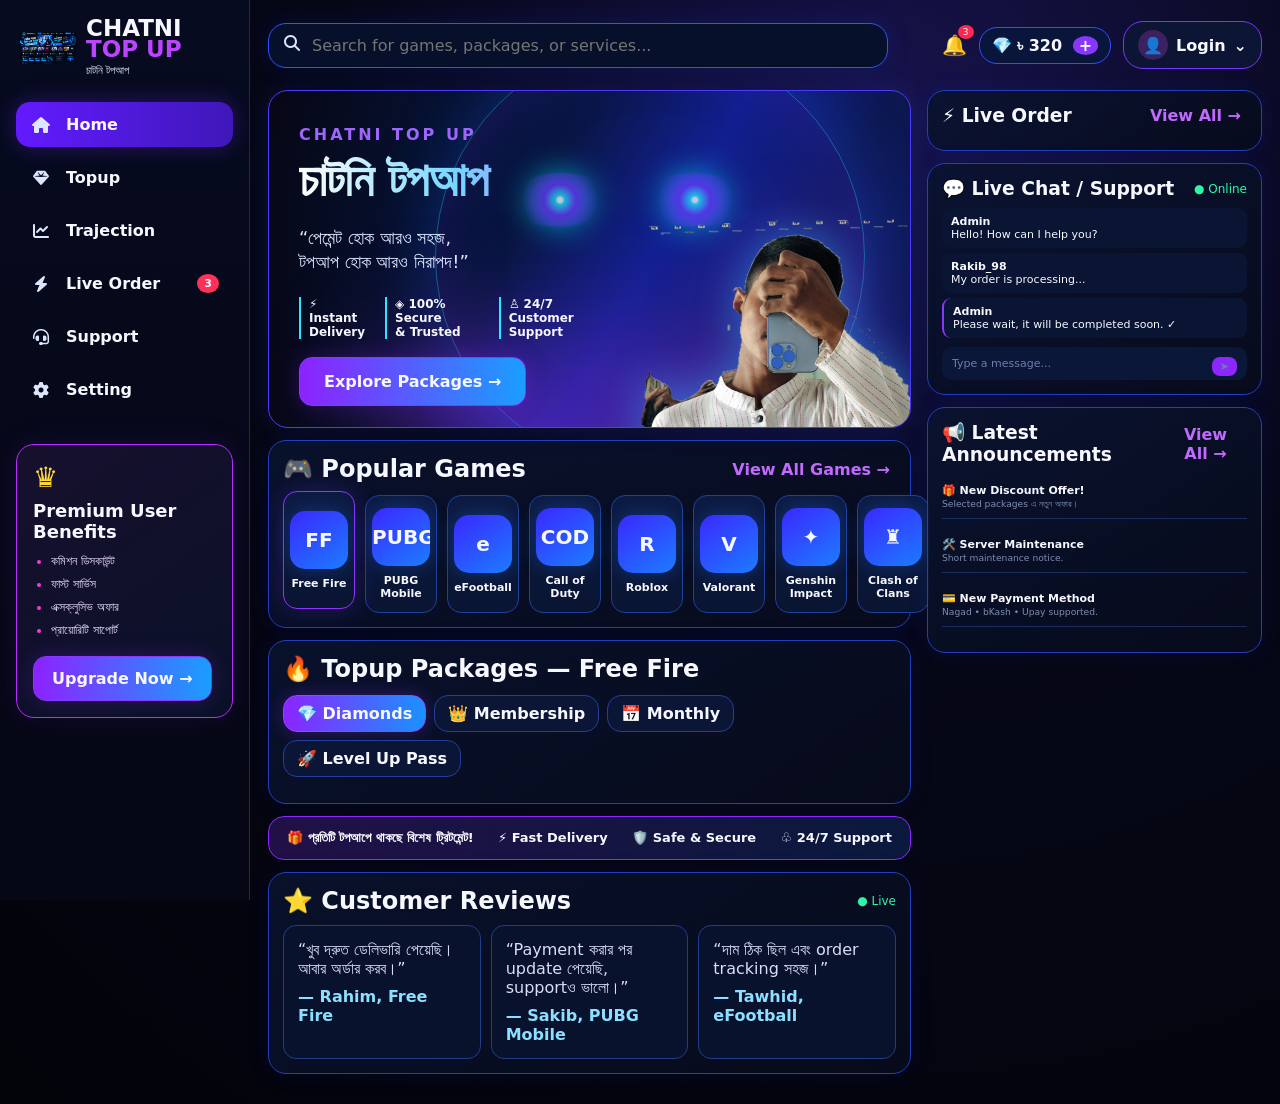
==== commit 1f471b91: "Add files via upload" ====
--- a/index.html
+++ b/index.html
@@ -2,121 +2,116 @@
 <html lang="bn">
 <head>
 <meta charset="utf-8">
-<meta name="viewport" content="width=device-width,initial-scale=1">
-<title>CHATNI TOP UP — Gaming Dashboard</title>
-<meta name="description" content="CHATNI TOP UP — Fast, safe manual game top up in Bangladesh.">
-<link rel="stylesheet" href="./style.css">
+<meta name="viewport" content="width=device-width,initial-scale=1,viewport-fit=cover">
+<title>CHATNI TOP UP — চাটনি টপআপ</title>
+<link rel="preconnect" href="https://cdn.simpleicons.org">
+<link rel="stylesheet" href="https://cdnjs.cloudflare.com/ajax/libs/font-awesome/6.5.2/css/all.min.css">
+<link rel="stylesheet" href="style.css">
 </head>
 <body>
-<header class="topbar">
-  <a class="brand" href="#home"><img src="./logo.png" onerror="this.style.display='none'"><span>CHATNI <b>TOP UP</b><small>FAST • SAFE • TRUSTED</small></span></a>
-  <nav class="desktop-nav">
-    <a class="nav-item active" href="#home">⌂ <span>Home</span></a>
-    <a class="nav-item" href="#topup">⚡ <span>Topup</span></a>
-    <a class="nav-item" href="#orders">🧾 <span>Trajection</span></a>
-    <a class="nav-item" href="#live">🔴 <span>Live Order</span></a>
-    <a class="nav-item" href="#support">💬 <span>Support</span></a>
-    <a class="nav-item" href="#settings">⚙ <span>Setting</span></a>
-  </nav>
-  <div class="account-actions"><a href="#login">Login</a><a class="signup" href="#signup">Sign Up</a></div>
-</header>
+<div class="app-shell">
+  <aside class="sidebar">
+    <div class="brand">
+      <img src="logo.png" onerror="this.style.display='none'">
+      <div><b>CHATNI</b><strong>TOP UP</strong><small>চাটনি টপআপ</small></div>
+    </div>
+    <nav class="side-nav">
+      <button class="nav-item active" data-page="home"><i class="fa-solid fa-house"></i><span>Home</span></button>
+      <button class="nav-item" data-page="topup"><i class="fa-solid fa-gem"></i><span>Topup</span></button>
+      <button class="nav-item" data-page="orders"><i class="fa-solid fa-chart-line"></i><span>Trajection</span></button>
+      <button class="nav-item" data-page="live"><i class="fa-solid fa-bolt"></i><span>Live Order</span><em>3</em></button>
+      <button class="nav-item" data-page="support"><i class="fa-solid fa-headset"></i><span>Support</span></button>
+      <button class="nav-item" data-page="settings"><i class="fa-solid fa-gear"></i><span>Setting</span></button>
+    </nav>
+    <div class="premium-card">
+      <div class="crown">♛</div>
+      <b>Premium User Benefits</b>
+      <ul><li>কমিশন ডিসকাউন্ট</li><li>ফাস্ট সার্ভিস</li><li>এক্সক্লুসিভ অফার</li><li>প্রায়োরিটি সাপোর্ট</li></ul>
+      <button class="primary">Upgrade Now →</button>
+    </div>
+  </aside>
 
-<main id="home">
-<section class="hero">
-  <div class="hero-copy">
-    <div class="eyebrow">🎮 PREMIUM GAMING TOP-UP</div>
-    <h1>Power Up Your <span>Game</span></h1>
-    <p>Fast, safe & trusted manual top-up service. Choose your package, pay and send your transaction ID.</p>
-    <div class="hero-actions"><a class="primary" href="#topup">⚡ Start Topup</a><a class="secondary" href="#orders">🧾 My Orders</a></div>
-    <div class="hero-trust"><span>⚡ Fast Delivery</span><span>🛡️ Secure Payment</span><span>🎧 Support</span></div>
-  </div>
-  <div class="hero-art">
-    <div class="eye-glow"></div>
-    <div class="hero-ring ring1"></div><div class="hero-ring ring2"></div>
-    <img src="./hero-cutout.png" class="hero-person" alt="CHATNI TOP UP">
-  </div>
-</section>
+  <main class="main">
+    <header class="topbar">
+      <div class="mobile-brand">CHATNI <span>TOP UP</span></div>
+      <div class="search"><i class="fa-solid fa-magnifying-glass"></i><input id="searchInput" placeholder="Search for games, packages, or services..."></div>
+      <div class="top-actions"><span class="bell">🔔<i>3</i></span><span class="balance">💎 ৳ 320 <b>+</b></span><button class="account" id="loginBtn"><span class="avatar">👤</span><span id="accountText">Login</span>⌄</button></div>
+    </header>
 
-<section class="ticker"><div class="ticker-track"><span>💎 FREE FIRE DIAMONDS</span><span>🎁 MEMBERSHIP</span><span>🎫 LEVEL UP PASS</span><span>⚡ FAST DELIVERY</span><span>🛡️ SAFE PAYMENT</span><span>💎 FREE FIRE DIAMONDS</span><span>🎁 MEMBERSHIP</span><span>🎫 LEVEL UP PASS</span></div></section>
+    <section id="home" class="page active-page">
+      <div class="content-grid">
+        <div class="center-col">
+          <section class="hero">
+            <div class="hero-copy">
+              <span class="eyebrow">CHATNI TOP UP</span>
+              <h1>চাটনি টপআপ</h1>
+              <p>“পেমেন্ট হোক আরও সহজ,<br>টপআপ হোক আরও নিরাপদ!”</p>
+              <div class="hero-pills"><span>⚡ Instant<br>Delivery</span><span>◈ 100% Secure<br>& Trusted</span><span>♙ 24/7<br>Customer Support</span></div>
+              <button class="primary hero-btn" onclick="go('topup')">Explore Packages →</button>
+            </div>
+            <div class="hero-art">
+              <div class="eye eye-a"></div><div class="eye eye-b"></div>
+              <div class="halo"></div>
+              <img src="hero-cutout.png" alt="CHATNI TOP UP owner">
+              <div class="hero-glow"></div>
+            </div>
+          </section>
 
-<section id="topup" class="section">
-  <div class="section-head"><div><small>SELECT YOUR GAME</small><h2>Popular Games</h2></div></div>
-  <div class="game-grid">
-    <button class="game-card active"><div class="game-icon ff">🔥</div><b>Free Fire</b><small>Diamonds & Pass</small></button>
-    <button class="game-card"><div class="game-icon pubg">PUBG</div><b>PUBG Mobile</b><small>UC Top Up</small></button>
-    <button class="game-card"><div class="game-icon efoot">⚽</div><b>eFootball</b><small>Coins</small></button>
-    <button class="game-card"><div class="game-icon cod">COD</div><b>Call of Duty</b><small>CP Top Up</small></button>
-    <button class="game-card"><div class="game-icon roblox">R</div><b>Roblox</b><small>Robux</small></button>
-    <button class="game-card"><div class="game-icon valo">V</div><b>Valorant</b><small>VP Top Up</small></button>
-    <button class="game-card"><div class="game-icon genshin">✦</div><b>Genshin Impact</b><small>Genesis Crystals</small></button>
-    <button class="game-card"><div class="game-icon coc">⚔</div><b>Clash of Clans</b><small>Gems</small></button>
-  </div>
-</section>
+          <section class="panel games-panel">
+            <div class="section-head"><h2>🎮 Popular Games</h2><button onclick="go('topup')">View All Games →</button></div>
+            <div class="game-grid">
+              <button class="game-card active" onclick="selectGame('Free Fire')"><div class="game-icon"><img src="https://cdn.simpleicons.org/freefire/ffffff" onerror="this.style.display='none'"><span>FF</span></div><b>Free Fire</b></button>
+              <button class="game-card" onclick="selectGame('PUBG Mobile')"><div class="game-icon"><img src="https://cdn.simpleicons.org/pubg/ffffff" onerror="this.style.display='none'"><span>PUBG</span></div><b>PUBG Mobile</b></button>
+              <button class="game-card" onclick="selectGame('eFootball')"><div class="game-icon"><img src="https://cdn.simpleicons.org/efootball/ffffff" onerror="this.style.display='none'"><span>e</span></div><b>eFootball</b></button>
+              <button class="game-card" onclick="selectGame('Call of Duty')"><div class="game-icon"><img src="https://cdn.simpleicons.org/callofduty/ffffff" onerror="this.style.display='none'"><span>COD</span></div><b>Call of Duty</b></button>
+              <button class="game-card" onclick="selectGame('Roblox')"><div class="game-icon"><img src="https://cdn.simpleicons.org/roblox/ffffff" onerror="this.style.display='none'"><span>R</span></div><b>Roblox</b></button>
+              <button class="game-card" onclick="selectGame('Valorant')"><div class="game-icon"><img src="https://cdn.simpleicons.org/valorant/ffffff" onerror="this.style.display='none'"><span>V</span></div><b>Valorant</b></button>
+              <button class="game-card" onclick="selectGame('Genshin Impact')"><div class="game-icon"><img src="https://cdn.simpleicons.org/genshinimpact/ffffff" onerror="this.style.display='none'"><span>✦</span></div><b>Genshin Impact</b></button>
+              <button class="game-card" onclick="selectGame('Clash of Clans')"><div class="game-icon"><img src="https://cdn.simpleicons.org/clashofclans/ffffff" onerror="this.style.display='none'"><span>♜</span></div><b>Clash of Clans</b></button>
+            </div>
+          </section>
 
-<section class="section packages-section">
-  <div class="section-head"><small>FREE FIRE</small><h2>Choose Your Package</h2></div>
-  <div class="category-tabs">
-    <button class="tab active" data-cat="diamond" onclick="filterPackages('diamond')">💎 Diamonds</button>
-    <button class="tab" data-cat="member" onclick="filterPackages('member')">🎁 Membership</button>
-    <button class="tab" data-cat="level" onclick="filterPackages('level')">🎫 Level Up Pass</button>
-  </div>
-  <div id="packageGrid" class="package-grid"></div>
-</section>
+          <section class="panel package-panel" id="packageSection">
+            <div class="section-head"><h2>🔥 Topup Packages — <span>Free Fire</span></h2></div>
+            <div class="category-tabs">
+              <button class="tab active" data-cat="diamonds">💎 Diamonds</button>
+              <button class="tab" data-cat="membership">👑 Membership</button>
+              <button class="tab" data-cat="monthly">📅 Monthly</button>
+              <button class="tab" data-cat="levelup">🚀 Level Up Pass</button>
+            </div>
+            <div id="packages" class="package-grid"></div>
+          </section>
 
-<section id="order" class="section">
-  <div class="section-head"><small>SECURE CHECKOUT</small><h2>Place Your Order</h2></div>
-  <div class="order-layout">
-    <form id="orderForm" class="order-card">
-      <label>Free Fire UID<input id="uid" inputmode="numeric" placeholder="আপনার Free Fire UID" required></label>
-      <label>Package<select id="package" required></select></label>
-      <div class="payment-box"><h3>Payment করতে Send Money করুন</h3><div><b>bKash</b><strong>01316897399</strong></div><div><b>Nagad</b><strong>01410897399</strong></div><div><b>Upay</b><strong>01316897399</strong></div></div>
-      <label>Payment Method<select id="payment" required><option value="">Select</option><option>bKash</option><option>Nagad</option><option>Upay</option></select></label>
-      <label>Transaction ID<input id="txn" placeholder="Payment-এর Txn ID" required></label>
-      <button class="primary full" type="submit">🚀 Submit Order</button>
-      <div id="orderResult"></div>
-    </form>
-    <div class="order-card security"><div class="big-icon">🛡️</div><h3>Safe Order</h3><p>শুধু আপনার UID লাগবে। Password বা OTP কখনো দেবেন না।</p><a class="secondary full" href="https://wa.me/8801410897399" target="_blank">WhatsApp Support</a><p class="contact">Telegram: <b>@Ahsanvai10</b></p></div>
-  </div>
-</section>
+          <section class="trust-strip"><span>🎁 প্রতিটি টপআপে থাকছে বিশেষ ট্রিটমেন্ট!</span><span>⚡ Fast Delivery</span><span>🛡️ Safe & Secure</span><span>♧ 24/7 Support</span></section>
+          <section class="panel reviews"><div class="section-head"><h2>⭐ Customer Reviews</h2><span class="live-dot">● Live</span></div><div class="review-grid"><article>“খুব দ্রুত ডেলিভারি পেয়েছি। আবার অর্ডার করব।”<b>— Rahim, Free Fire</b></article><article>“Payment করার পর update পেয়েছি, supportও ভালো।”<b>— Sakib, PUBG Mobile</b></article><article>“দাম ঠিক ছিল এবং order tracking সহজ।”<b>— Tawhid, eFootball</b></article></div></section>
+        </div>
 
-<section id="live" class="section">
-  <div class="section-head"><small>LIVE ACTIVITY</small><h2>Live Orders</h2></div>
-  <div class="live-grid">
-    <div class="live-card"><div class="live-title"><span class="pulse"></span> Live Order Feed</div><div id="liveOrders"></div></div>
-    <div class="announcement"><h3>📢 Announcements</h3><p>Free Fire top-up orders are processed manually after payment verification.</p><p>Support: WhatsApp 01410897399 / 01316897399</p><p>Telegram: @Ahsanvai10</p></div>
-  </div>
-</section>
+        <aside class="right-col">
+          <section class="side-panel"><div class="section-head"><h3>⚡ Live Order</h3><button onclick="go('live')">View All →</button></div><div id="liveOrders"></div></section>
+          <section class="side-panel chat"><div class="section-head"><h3>💬 Live Chat / Support</h3><span class="online">● Online</span></div><div class="messages"><p><b>Admin</b><br>Hello! How can I help you?</p><p><b>Rakib_98</b><br>My order is processing...</p><p class="admin-msg"><b>Admin</b><br>Please wait, it will be completed soon. ✓</p></div><div class="chatbox">Type a message... <button>➤</button></div></section>
+          <section class="side-panel"><div class="section-head"><h3>📢 Latest Announcements</h3><button>View All →</button></div><div class="ann"><p>🎁 <b>New Discount Offer!</b><br><small>Selected packages এ নতুন অফার।</small></p><p>🛠️ <b>Server Maintenance</b><br><small>Short maintenance notice.</small></p><p>💳 <b>New Payment Method</b><br><small>Nagad • bKash • Upay supported.</small></p></div></section>
+        </aside>
+      </div>
+    </section>
 
-<section id="orders" class="section">
-  <div class="section-head"><small>ACCOUNT</small><h2>Trajection / My Orders</h2></div>
-  <div class="order-card"><div id="orderList" class="order-list"></div><p id="emptyOrders" class="muted">আপনার order এখানে দেখা যাবে।</p></div>
-</section>
+    <section id="topup" class="page"><div class="page-title"><span>TOPUP</span><h1>Choose Your Package</h1><p>Membership, Diamonds এবং Level Up Pass আলাদা section-এ।</p></div><div id="topupPackages" class="package-grid large"></div></section>
+    <section id="orders" class="page"><div class="page-title"><span>TRAJECTION</span><h1>My Orders</h1><p>তোমার সব order status এখানে দেখা যাবে।</p></div><div id="myOrders" class="orders-box">Login করলে তোমার order এখানে দেখাবে।</div></section>
+    <section id="live" class="page"><div class="page-title"><span>LIVE ORDER</span><h1>Live Orders</h1><p>সাম্প্রতিক order activity.</p></div><div id="livePageOrders" class="live-list"></div></section>
+    <section id="support" class="page"><div class="page-title"><span>SUPPORT</span><h1>Need Help?</h1><p>WhatsApp: 01316897399 / 01410897399<br>Telegram: @Ahsanvai10</p></div><div class="support-card"><button class="primary" onclick="window.open('https://t.me/Ahsanvai10','_blank')">Open Telegram Support →</button></div></section>
+    <section id="settings" class="page"><div class="page-title"><span>SETTING</span><h1>Account Settings</h1><p>Login, logout এবং account information.</p></div><div class="settings-card"><button class="primary" id="settingsLogin">Login / Signup</button><button class="secondary" id="logoutBtn">Logout</button></div></section>
+  </main>
+</div>
 
-<section id="support" class="section">
-  <div class="section-head"><small>HELP CENTER</small><h2>Support & Live Chat</h2></div>
-  <div class="support-grid">
-    <div class="support-card"><span>💬</span><h3>WhatsApp</h3><p>01410897399<br>01316897399</p><a class="primary" href="https://wa.me/8801410897399" target="_blank">Chat Now</a></div>
-    <div class="support-card"><span>✈️</span><h3>Telegram</h3><p>@Ahsanvai10</p><a class="secondary" href="https://t.me/Ahsanvai10" target="_blank">Open Telegram</a></div>
-    <div class="support-card"><span>🤖</span><h3>Top Up Bot</h3><p>@TopUpZoneBD_bot</p><a class="secondary" href="https://t.me/TopUpZoneBD_bot" target="_blank">Open Bot</a></div>
-  </div>
-</section>
+<nav class="mobile-nav">
+  <button class="mnav active" data-page="home"><i class="fa-solid fa-house"></i><span>Home</span></button>
+  <button class="mnav" data-page="topup"><i class="fa-solid fa-gem"></i><span>Topup</span></button>
+  <button class="mnav" data-page="orders"><i class="fa-solid fa-chart-column"></i><span>Trajection</span></button>
+  <button class="mnav live-nav" data-page="live"><i class="fa-solid fa-bolt"></i><span>Live</span></button>
+  <button class="mnav" data-page="support"><i class="fa-solid fa-headset"></i><span>Support</span></button>
+  <button class="mnav" data-page="settings"><i class="fa-solid fa-gear"></i><span>Setting</span></button>
+</nav>
 
-<section class="section reviews">
-  <div class="section-head"><small>COMMUNITY</small><h2>Customer Reviews</h2></div>
-  <div class="review-grid">
-    <div class="review"><b>★★★★★</b><p>“Payment verify হওয়ার পর খুব সুন্দরভাবে top-up পেয়েছি।”</p><strong>— Customer</strong></div>
-    <div class="review"><b>★★★★★</b><p>“Package price clear এবং order process সহজ।”</p><strong>— Customer</strong></div>
-    <div class="review"><b>★★★★★</b><p>“Support থেকে দ্রুত reply পেয়েছি।”</p><strong>— Customer</strong></div>
-  </div>
-</section>
-
-<section id="login" class="section auth-section"><div class="auth-card"><div class="section-head"><small>ACCOUNT</small><h2>Login</h2></div><form id="loginForm"><input id="loginEmail" type="email" placeholder="Email" required><input id="loginPassword" type="password" placeholder="Password" required><button class="primary full">Login</button></form><div id="loginMsg"></div></div></section>
-<section id="signup" class="section auth-section"><div class="auth-card"><div class="section-head"><small>NEW ACCOUNT</small><h2>Sign Up</h2></div><form id="signupForm"><input id="signupName" placeholder="Name" required><input id="signupEmail" type="email" placeholder="Email" required><input id="signupPassword" type="password" minlength="6" placeholder="Password (minimum 6)" required><button class="primary full">Create Account</button></form><div id="signupMsg"></div></div></section>
-<section id="settings" class="section"><div class="section-head"><small>SETTINGS</small><h2>Setting</h2></div><div class="settings-card"><p>CHATNI TOP UP</p><p>Support: @Ahsanvai10</p><a class="secondary" href="/admin/login">👑 Admin Panel</a></div></section>
-</main>
-
-<footer><b>CHATNI TOP UP</b><span>Fast • Safe • Trusted</span><small>© 2026 CHATNI TOP UP</small></footer>
-<nav class="mobile-nav"><a class="active" href="#home">⌂<span>Home</span></a><a href="#topup">⚡<span>Topup</span></a><a href="#orders">🧾<span>Trajection</span></a><a href="#live" class="live-nav">●<span>Live</span></a><a href="#support">💬<span>Support</span></a><a href="#settings">⚙<span>Setting</span></a></nav>
-<script src="./script.js"></script>
+<div class="modal" id="orderModal"><div class="modal-card"><button class="close" onclick="closeModal()">×</button><h2>Order Package</h2><input id="playerUid" placeholder="Free Fire UID"><select id="paymentMethod"><option>bKash</option><option>Nagad</option><option>Upay</option></select><div class="pay-number">Send Money: <b id="paymentNumber">01316897399</b> <button onclick="copyPayment()">Copy</button></div><input id="transactionId" placeholder="Transaction ID"><button class="primary wide" onclick="submitOrder()">Submit Order</button></div></div>
+<script src="script.js"></script>
 </body>
 </html>
--- a/style.css
+++ b/style.css
@@ -1 +1,3 @@
-*{box-sizing:border-box}html{scroll-behavior:smooth}body{margin:0;background:#050812;color:#f7f8ff;font-family:system-ui,-apple-system,Segoe UI,Roboto,sans-serif;padding-bottom:78px}.topbar{position:sticky;top:0;z-index:50;display:flex;align-items:center;justify-content:space-between;gap:20px;padding:12px 4%;background:rgba(5,8,18,.88);border-bottom:1px solid #202943;backdrop-filter:blur(18px)}.brand{display:flex;align-items:center;gap:10px;color:#fff;text-decoration:none;font-size:21px;font-weight:900}.brand img{width:45px;height:45px;border-radius:13px;object-fit:cover;border:1px solid #3de2ff}.brand b{color:#7e78ff}.brand small{display:block;font-size:8px;letter-spacing:2px;color:#7f8ba8}.desktop-nav{display:flex;gap:5px}.nav-item{color:#aeb8d0;text-decoration:none;padding:10px 11px;border-radius:12px;transition:.25s;position:relative}.nav-item:hover,.nav-item.active{color:#fff;background:#151c31;box-shadow:0 0 18px #5968ff22}.nav-item.active:after{content:"";position:absolute;left:15%;right:15%;bottom:3px;height:2px;background:#6e7dff;border-radius:5px}.account-actions{display:flex;gap:8px}.account-actions a{color:#dbe2f4;text-decoration:none;padding:9px 13px;border:1px solid #2c3650;border-radius:11px}.account-actions .signup{background:#6675ff;color:#fff;border-color:#6675ff}.hero{max-width:1250px;min-height:610px;margin:auto;padding:70px 5%;display:grid;grid-template-columns:1.05fr .95fr;align-items:center;gap:20px;overflow:hidden}.eyebrow{display:inline-block;color:#aab5ff;border:1px solid #36477b;background:#10172b;padding:9px 14px;border-radius:999px;font-weight:800;font-size:12px;letter-spacing:1px}.hero h1{font-size:clamp(45px,7vw,80px);line-height:.96;margin:20px 0}.hero h1 span{background:linear-gradient(90deg,#6e7dff,#16d9ff,#ff58d6);-webkit-background-clip:text;color:transparent}.hero p{max-width:650px;color:#aab3c7;font-size:18px;line-height:1.7}.hero-actions{display:flex;gap:12px;margin:28px 0}.primary,.secondary{display:inline-flex;justify-content:center;align-items:center;min-height:48px;border-radius:14px;padding:12px 20px;text-decoration:none;font-weight:900;cursor:pointer}.primary{background:linear-gradient(135deg,#6978ff,#9b5cff);color:#fff;border:0;box-shadow:0 10px 35px #5c69ff35}.secondary{background:#101828;color:#eaf0ff;border:1px solid #33405d}.hero-trust{display:flex;gap:16px;flex-wrap:wrap;color:#7f8ba6;font-size:12px}.hero-art{height:540px;position:relative;display:grid;place-items:center}.hero-person{position:relative;z-index:3;width:min(500px,94%);max-height:530px;object-fit:contain;filter:drop-shadow(0 0 28px #13d9ff66);animation:float 4s ease-in-out infinite}.eye-glow{position:absolute;width:300px;height:150px;border-radius:50%;background:radial-gradient(ellipse,#6f38ff55,#00d9ff1c,transparent 70%);filter:blur(18px);top:30%;left:50%;transform:translate(-50%,-50%);animation:pulseGlow 2.5s ease-in-out infinite}.hero-ring{position:absolute;border:1px solid #6173ff44;border-radius:50%;left:50%;top:50%;transform:translate(-50%,-50%);pointer-events:none}.ring1{width:430px;height:430px;animation:spin 18s linear infinite}.ring2{width:520px;height:520px;border-style:dashed;animation:spin 25s linear infinite reverse}.ticker{overflow:hidden;border-block:1px solid #202b45;background:#0a1020}.ticker-track{display:flex;width:max-content;animation:marquee 28s linear infinite}.ticker span{padding:15px 32px;color:#cbd5ff;font-weight:900;white-space:nowrap}.section{max-width:1250px;margin:auto;padding:65px 5%}.section-head small{color:#7180ff;font-weight:900;letter-spacing:1.8px}.section-head h2{font-size:38px;margin:7px 0 25px}.game-grid{display:grid;grid-template-columns:repeat(4,1fr);gap:15px}.game-card{min-height:155px;text-align:left;padding:20px;background:linear-gradient(145deg,#111827,#0b111e);border:1px solid #26324b;border-radius:21px;color:#fff;cursor:pointer;transition:.3s;position:relative;overflow:hidden}.game-card:before{content:"";position:absolute;inset:-60%;background:conic-gradient(transparent,#6676ff33,transparent 25%);animation:cardSpin 6s linear infinite}.game-card>*{position:relative;z-index:1}.game-card:hover{transform:translateY(-7px);border-color:#6978ff;box-shadow:0 14px 40px #5968ff22}.game-card.active{border-color:#6576ff;box-shadow:0 0 25px #6576ff1f}.game-icon{width:58px;height:58px;display:grid;place-items:center;border-radius:16px;margin-bottom:15px;font-weight:1000;font-size:23px;box-shadow:0 0 25px #6576ff22}.ff{background:linear-gradient(135deg,#ffb000,#ff4b18)}.pubg{background:#d99d27;font-size:12px}.efoot{background:#19b6c8}.cod{background:#222;font-size:16px}.roblox{background:#e63333}.valo{background:#ff4778}.genshin{background:#62b8ff}.coc{background:#d88c2e}.game-card b{display:block;font-size:18px}.game-card small{color:#8792aa}.category-tabs{display:flex;gap:10px;flex-wrap:wrap;margin-bottom:25px}.tab{border:1px solid #2d3953;background:#0d1422;color:#bdc7dc;border-radius:13px;padding:13px 17px;font-weight:800;cursor:pointer;transition:.25s}.tab:hover,.tab.active{background:#1a2140;color:#fff;border-color:#7180ff;box-shadow:0 0 20px #6676ff20}.package-grid{display:grid;grid-template-columns:repeat(4,1fr);gap:14px}.package-card{min-height:150px;padding:19px;text-align:left;border:1px solid #29344e;border-radius:20px;background:linear-gradient(145deg,#111a2a,#0a101b);color:#fff;cursor:pointer;transition:.28s;position:relative;overflow:hidden}.package-card:after{content:"";position:absolute;width:100px;height:100px;right:-40px;top:-40px;border-radius:50%;background:#27dfff22;filter:blur(12px)}.package-card:hover{transform:translateY(-6px) scale(1.01);border-color:#6b7cff;box-shadow:0 15px 35px #5968ff20}.package-card small{color:#7f8ba8}.package-card b{display:block;font-size:20px;margin:8px 0}.price{font-size:22px;color:#7ee7ff;font-weight:1000}.order-layout{display:grid;grid-template-columns:1.2fr .8fr;gap:18px}.order-card,.live-card,.announcement,.support-card,.review,.settings-card,.auth-card{background:linear-gradient(145deg,#101827,#0a101b);border:1px solid #27334d;border-radius:23px;padding:27px}.order-card{display:grid;gap:16px}.order-card label{display:grid;gap:8px;color:#aeb8ca}.order-card input,.order-card select,.auth-card input{width:100%;padding:15px;border-radius:13px;border:1px solid #2d3952;background:#070c14;color:#fff;outline:0;font-size:15px}.order-card input:focus,.order-card select:focus,.auth-card input:focus{border-color:#6d7dff;box-shadow:0 0 0 3px #6676ff13}.payment-box{padding:17px;border-radius:16px;background:#0a1220;border:1px solid #26334b}.payment-box h3{margin:0 0 12px;font-size:15px}.payment-box div{display:flex;justify-content:space-between;padding:9px 0;border-top:1px solid #202b40}.payment-box strong{color:#78e7ff}.security{align-content:start}.big-icon{font-size:48px}.security p,.contact,.muted{color:#8995ac;line-height:1.7}.full{width:100%}.live-grid{display:grid;grid-template-columns:1.4fr .6fr;gap:18px}.live-title{font-weight:900;font-size:18px;margin-bottom:12px}.pulse{display:inline-block;width:9px;height:9px;border-radius:50%;background:#ff426f;box-shadow:0 0 15px #ff426f;animation:blink 1s infinite;margin-right:8px}.live-row{display:flex;justify-content:space-between;gap:10px;padding:13px 0;border-top:1px solid #222d42;color:#bdc6d9}.live-row strong{color:#75e8ff}.announcement p{color:#909bb1;line-height:1.6;border-bottom:1px solid #222d42;padding-bottom:10px}.order-list{display:grid;gap:10px}.order-row{padding:15px;border:1px solid #252f45;border-radius:14px;color:#aeb8ca}.status{color:#7fe5ff}.support-grid,.review-grid{display:grid;grid-template-columns:repeat(3,1fr);gap:18px}.support-card span{font-size:35px}.support-card h3{font-size:23px;margin:10px 0}.support-card p,.review p{color:#9aa5ba;line-height:1.7}.review b{color:#ffd65c;letter-spacing:3px}.review strong{color:#cbd4e6}.auth-card{max-width:520px;margin:auto}.auth-card form{display:grid;gap:12px}.settings-card{max-width:600px}.settings-card p{color:#aab5ca}.settings-card a{width:max-content}footer{padding:38px 20px;text-align:center;border-top:1px solid #202a40;color:#aeb8ca;display:grid;gap:6px}footer b{font-size:20px;color:#fff}footer span{color:#7c89a4}footer small{color:#606b82}.mobile-nav{display:none}.success{padding:12px;border-radius:12px;background:#123322;color:#8ff0b5}.error{padding:12px;border-radius:12px;background:#35141d;color:#ff9bab}@keyframes float{50%{transform:translateY(-13px)}}@keyframes pulseGlow{50%{opacity:.45;transform:translate(-50%,-50%) scale(1.18)}}@keyframes spin{to{transform:translate(-50%,-50%) rotate(360deg)}}@keyframes cardSpin{to{transform:rotate(360deg)}}@keyframes marquee{to{transform:translateX(-50%)}}@keyframes blink{50%{opacity:.25}}@media(max-width:950px){.desktop-nav{display:none}.hero{grid-template-columns:1fr;text-align:center;padding-top:35px}.hero-art{order:-1;height:390px}.hero-person{width:330px}.hero-trust,.hero-actions{justify-content:center}.game-grid{grid-template-columns:repeat(2,1fr)}.package-grid{grid-template-columns:repeat(2,1fr)}.order-layout,.live-grid{grid-template-columns:1fr}.support-grid,.review-grid{grid-template-columns:1fr}}@media(max-width:560px){.topbar{padding:9px 3%}.account-actions a{padding:8px 9px;font-size:12px}.brand{font-size:16px}.brand img{width:39px;height:39px}.hero{min-height:620px;padding:40px 5%}.hero h1{font-size:48px}.hero-art{height:350px}.hero-person{width:285px}.ring1{width:290px;height:290px}.ring2{width:350px;height:350px}.section{padding:48px 4%}.section-head h2{font-size:30px}.game-grid{grid-template-columns:repeat(2,1fr);gap:10px}.game-card{min-height:140px;padding:15px}.package-grid{grid-template-columns:repeat(2,1fr);gap:9px}.package-card{min-height:135px;padding:14px}.package-card b{font-size:16px}.price{font-size:19px}.mobile-nav{position:fixed;display:grid;grid-template-columns:repeat(6,1fr);bottom:0;left:0;right:0;height:70px;background:rgba(7,10,18,.96);border-top:1px solid #2a3550;backdrop-filter:blur(16px);z-index:100}.mobile-nav a{color:#7f8ba4;text-decoration:none;display:flex;flex-direction:column;align-items:center;justify-content:center;gap:3px;font-size:19px;transition:.25s}.mobile-nav a span{font-size:9px;font-weight:800}.mobile-nav a:hover,.mobile-nav a.active{color:#7f83ff;text-shadow:0 0 15px #6576ff}.mobile-nav .live-nav{color:#ff5377}.mobile-nav .live-nav span{color:#ff5377}.hero-actions{flex-direction:column}.hero-actions>*{width:100%}.support-grid,.review-grid{gap:10px}}
+
+:root{--bg:#050511;--panel:#0a1029;--panel2:#0d1535;--line:#2449ff;--purple:#a83cff;--pink:#f02cff;--cyan:#10d8ff;--text:#f7f8ff;--muted:#9da7c8;--green:#2ff5a7;--nav-h:82px}
+*{box-sizing:border-box}html{scroll-behavior:smooth}body{margin:0;background:radial-gradient(circle at 70% 10%,#17134c 0,#060716 42%,#03030a 100%);color:var(--text);font-family:Inter,system-ui,-apple-system,Segoe UI,Arial,sans-serif;min-height:100vh}button,input,select{font:inherit}button{cursor:pointer;color:inherit}.app-shell{display:flex;min-height:100vh}.sidebar{width:250px;position:fixed;inset:0 auto 0 0;padding:18px 16px;background:linear-gradient(180deg,#070b20,#050714 75%);border-right:1px solid #18295b;z-index:20}.brand{display:flex;align-items:center;gap:10px;margin:0 4px 24px}.brand img{width:56px;height:56px;object-fit:contain}.brand b,.brand strong{display:block;font-size:23px;line-height:.9}.brand strong{color:#bd44ff}.brand small{font-size:11px;color:#dce5ff}.side-nav{display:grid;gap:8px}.nav-item{position:relative;border:0;background:transparent;border-radius:14px;padding:13px 14px;display:flex;align-items:center;gap:14px;font-weight:700;text-align:left;transition:.25s}.nav-item i{width:22px;text-align:center;color:#dce6ff}.nav-item:hover{background:#101a45;transform:translateX(4px)}.nav-item.active{background:linear-gradient(90deg,#631aff,#3e18b8);box-shadow:0 0 22px #7028ff55}.nav-item em{margin-left:auto;background:#ff3159;border-radius:50%;font-style:normal;font-size:11px;padding:3px 7px}.premium-card{margin-top:32px;border:1px solid #b72fff;border-radius:18px;padding:16px;background:linear-gradient(145deg,#17102e,#091127);box-shadow:0 0 28px #8b24ff22}.premium-card .crown{font-size:28px;color:#ffd73c}.premium-card b{display:block;font-size:18px;margin:6px 0}.premium-card ul{padding-left:18px;margin:8px 0 14px;color:#e8dcff;font-size:12px;line-height:1.9}.premium-card li::marker{color:#ff35d9}.primary,.secondary{border:1px solid #8737ff;border-radius:13px;padding:12px 18px;font-weight:800;background:linear-gradient(90deg,#8d22ff,#1a9eff);box-shadow:0 0 22px #8d22ff3d}.secondary{background:#0d1636}.main{margin-left:250px;width:calc(100% - 250px);padding:16px 18px 30px}.topbar{height:58px;display:flex;align-items:center;gap:22px;margin-bottom:16px}.mobile-brand{display:none}.search{flex:1;max-width:620px;border:1px solid #2956ff;border-radius:18px;background:#07102a;padding:11px 15px;display:flex;gap:10px;box-shadow:0 0 24px #153cff25}.search i{color:#d8e4ff}.search input{width:100%;border:0;outline:0;background:transparent;color:white}.top-actions{margin-left:auto;display:flex;align-items:center;gap:12px}.bell{position:relative;font-size:20px}.bell i{position:absolute;right:-7px;top:-8px;background:#ff2853;border-radius:50%;font-size:9px;padding:2px 5px;font-style:normal}.balance{padding:8px 12px;border:1px solid #2a53ff;border-radius:18px;background:#0a153b;font-weight:800}.balance b{display:inline-block;background:#8737ff;border-radius:50%;padding:0 6px;margin-left:5px}.account{border:1px solid #7736ff;background:#0d1534;border-radius:20px;padding:8px 14px;display:flex;align-items:center;gap:8px;font-weight:700}.avatar{display:grid;place-items:center;width:30px;height:30px;border-radius:50%;background:#3b215f}.page{display:none}.active-page{display:block}.content-grid{display:grid;grid-template-columns:minmax(0,1fr) 335px;gap:16px}.center-col,.right-col{min-width:0}.hero{height:338px;position:relative;overflow:hidden;border:1px solid #4d3aff;border-radius:20px;background:radial-gradient(circle at 80% 50%,#151d70,#06143a 58%,#070714);box-shadow:0 0 28px #315cff24}.hero:before{content:"";position:absolute;inset:0;background:linear-gradient(120deg,transparent 40%,#182cff55,transparent 75%);animation:scan 7s linear infinite}.hero-copy{position:relative;z-index:5;padding:34px 30px;width:58%}.eyebrow{color:#9e66ff;letter-spacing:3px;font-weight:900}.hero h1{font-size:47px;margin:8px 0 2px;letter-spacing:-1px;background:linear-gradient(90deg,#fff,#74d7ff,#c35cff);-webkit-background-clip:text;color:transparent}.hero p{font-size:18px;color:#dbe5ff;line-height:1.35}.hero-pills{display:flex;gap:20px;margin:22px 0 18px}.hero-pills span{font-size:12px;font-weight:800;border-left:2px solid #28e7ff;padding-left:8px}.hero-btn{padding:14px 24px}.hero-art{position:absolute;right:0;top:0;width:54%;height:100%;pointer-events:none}.hero-art img{position:absolute;right:-5%;bottom:-16%;height:125%;width:auto;object-fit:contain;z-index:4;filter:drop-shadow(0 0 20px #12cfff66) drop-shadow(0 0 35px #a33dff55)}.halo{position:absolute;width:430px;height:430px;right:45px;top:-50px;border-radius:50%;border:1px solid #25cfff66;box-shadow:0 0 70px #1b65ff44,inset 0 0 70px #702bff33;animation:pulse 3.4s ease-in-out infinite}.eye{position:absolute;z-index:2;width:100px;height:58px;border-radius:70% 15%;background:radial-gradient(circle,#fff 0 4%,#21eaff 8%,#6a3cff 27%,transparent 66%);filter:drop-shadow(0 0 16px #00eaff);opacity:.75}.eye-a{right:300px;top:80px;transform:rotate(12deg)}.eye-b{right:165px;top:80px;transform:scaleX(-1) rotate(12deg)}.hero-glow{position:absolute;right:160px;bottom:-80px;width:360px;height:160px;background:#9c35ff66;filter:blur(60px)}.panel,.side-panel{border:1px solid #233fc0;border-radius:18px;background:linear-gradient(145deg,#09132fdd,#070b1bdd);box-shadow:0 0 25px #193cff17}.panel{margin-top:12px;padding:14px}.side-panel{padding:14px}.section-head{display:flex;align-items:center;justify-content:space-between;gap:10px}.section-head h2,.section-head h3{margin:0}.section-head button{border:0;background:transparent;color:#c16aff;font-weight:800}.game-grid{display:grid;grid-template-columns:repeat(8,1fr);gap:10px;margin-top:12px}.game-card{border:1px solid #1d429b;background:linear-gradient(180deg,#0d1b42,#0a1533);border-radius:14px;padding:12px 6px;transition:.25s}.game-card:hover,.game-card.active{border-color:#8d35ff;transform:translateY(-4px);box-shadow:0 0 25px #7034ff45}.game-icon{width:58px;height:58px;margin:auto;border-radius:15px;display:grid;place-items:center;background:linear-gradient(145deg,#3b28ff,#1c7cff);overflow:hidden;box-shadow:0 0 18px #1b6cff55}.game-icon img{width:42px;height:42px;object-fit:contain}.game-icon span{font-size:20px;font-weight:900}.game-card b{display:block;margin-top:8px;font-size:11px}.category-tabs{display:flex;gap:8px;flex-wrap:wrap;margin:12px 0}.tab{border:1px solid #233f9b;background:#0b1637;border-radius:14px;padding:8px 13px;font-weight:800}.tab.active{background:linear-gradient(90deg,#8b25ff,#1a92ff);border-color:#9b42ff;box-shadow:0 0 18px #842bff55}.package-grid{display:grid;grid-template-columns:repeat(5,1fr);gap:10px}.package-grid.large{grid-template-columns:repeat(4,1fr)}.package{position:relative;padding:15px 10px;border:1px solid #254ad0;border-radius:16px;background:linear-gradient(145deg,#0d1940,#070c22);text-align:center;transition:.25s}.package:hover{transform:translateY(-5px);border-color:#a035ff;box-shadow:0 0 24px #6b31ff42}.diamond{font-size:38px;display:block;animation:float 2.2s ease-in-out infinite;filter:drop-shadow(0 0 9px #00cfff)}.package .name{font-weight:800;font-size:14px}.price{font-size:18px;font-weight:900;margin:7px}.package button{border:0;border-radius:10px;padding:9px 12px;background:linear-gradient(90deg,#8c20ff,#087dff);font-weight:900;width:100%}.trust-strip{margin-top:12px;padding:13px 18px;border:1px solid #8c27ff;border-radius:16px;display:flex;justify-content:space-between;gap:10px;background:linear-gradient(90deg,#211047,#0a193d);font-size:13px;font-weight:800}.review-grid{display:grid;grid-template-columns:repeat(3,1fr);gap:10px;margin-top:10px}.review-grid article{padding:14px;border:1px solid #213c88;border-radius:13px;background:#09122d;color:#d8def4}.review-grid b{display:block;margin-top:9px;color:#8bdfff}.live-dot,.online{color:var(--green);font-size:12px}.right-col{display:grid;gap:12px;align-content:start}.side-panel #liveOrders{display:grid;gap:8px;margin-top:10px}.live-row{display:grid;grid-template-columns:40px 1fr auto;gap:8px;align-items:center;padding:9px;border-radius:12px;background:#0a1534;border:1px solid #173270}.live-avatar{width:38px;height:38px;border-radius:11px;background:linear-gradient(135deg,#7b2fff,#10cfff);display:grid;place-items:center;font-weight:900}.status{font-size:9px;padding:4px 7px;border-radius:8px;background:#0c3e2b;color:#5ff2b5}.processing{background:#4b3410;color:#ffd267}.messages{font-size:11px;display:grid;gap:5px;margin-top:8px}.messages p{padding:7px 9px;border-radius:9px;background:#0a1534;margin:0}.admin-msg{border-left:2px solid #8b35ff}.chatbox{margin-top:9px;padding:10px;border-radius:10px;background:#0b1738;color:#6f7da7;font-size:11px}.chatbox button{float:right;border:0;border-radius:8px;background:#8d27ff;padding:3px 8px}.ann p{padding:8px 0;border-bottom:1px solid #1b2d60;font-size:11px}.ann small{color:#7e8caf}.page-title{padding:35px 10px}.page-title span{color:#bd53ff;font-weight:900;letter-spacing:3px}.page-title h1{font-size:42px;margin:8px 0}.page-title p{color:var(--muted)}.orders-box,.support-card,.settings-card,.live-list{border:1px solid #2948b8;border-radius:18px;padding:20px;background:#09132e}.support-card,.settings-card{display:flex;gap:10px}.modal{display:none;position:fixed;inset:0;background:#02030acc;backdrop-filter:blur(8px);z-index:200;align-items:center;justify-content:center;padding:18px}.modal.show{display:flex}.modal-card{position:relative;width:min(430px,100%);background:#09132f;border:1px solid #8b32ff;border-radius:20px;padding:24px;box-shadow:0 0 60px #7b25ff55}.modal-card h2{margin-top:0}.modal-card input,.modal-card select{width:100%;margin:7px 0;padding:13px;border-radius:11px;border:1px solid #2445a2;background:#060d22;color:white;outline:0}.close{position:absolute;right:13px;top:9px;border:0;background:transparent;font-size:27px}.pay-number{padding:10px;border-radius:11px;background:#101c3d;font-size:12px}.pay-number button{float:right;border:0;background:#7131ff;border-radius:7px;padding:3px 7px}.wide{width:100%;margin-top:10px}.mobile-nav{display:none}@keyframes pulse{50%{transform:scale(1.04);opacity:.7}}@keyframes float{50%{transform:translateY(-5px)}}@keyframes scan{50%{transform:translateX(20%)}}@media(max-width:1100px){.sidebar{width:215px}.main{margin-left:215px;width:calc(100% - 215px)}.game-grid{grid-template-columns:repeat(4,1fr)}.content-grid{grid-template-columns:1fr}.right-col{grid-template-columns:repeat(3,1fr)}.package-grid{grid-template-columns:repeat(3,1fr)}}@media(max-width:720px){body{padding-bottom:calc(var(--nav-h) + env(safe-area-inset-bottom))}.sidebar{display:none}.main{margin-left:0;width:100%;padding:10px 9px 25px}.topbar{height:54px}.mobile-brand{display:block;font-weight:900;white-space:nowrap}.mobile-brand span{color:#b63cff}.search{display:none}.top-actions{gap:6px}.bell,.balance{display:none}.account{padding:6px 10px}.account .avatar{display:none}.content-grid{display:block}.right-col{display:none}.hero{height:500px;border-radius:18px}.hero-copy{padding:24px 20px;width:100%;position:relative}.hero h1{font-size:34px}.hero p{font-size:15px}.hero-pills{gap:9px;margin-top:15px}.hero-pills span{font-size:10px}.hero-btn{padding:12px 18px}.hero-art{width:100%;height:62%;top:auto;bottom:0}.hero-art img{height:130%;right:-15%;bottom:-23%}.halo{width:300px;height:300px;right:0;top:10px}.eye{width:72px;height:40px;top:70px}.eye-a{right:190px}.eye-b{right:80px}.game-grid{grid-template-columns:repeat(2,1fr);gap:10px}.game-card{padding:12px}.package-grid,.package-grid.large{grid-template-columns:repeat(2,1fr)}.trust-strip{display:grid;grid-template-columns:repeat(2,1fr);font-size:10px}.review-grid{grid-template-columns:1fr}.page-title h1{font-size:32px}.mobile-nav{position:fixed;display:grid;grid-template-columns:repeat(6,1fr);left:0;right:0;bottom:0;height:var(--nav-h);padding:8px 4px calc(8px + env(safe-area-inset-bottom));background:rgba(5,7,20,.96);border-top:1px solid #253c8d;backdrop-filter:blur(15px);z-index:150;box-shadow:0 -10px 30px #02030c}.mnav{position:relative;border:0;background:transparent;color:#7f88a7;display:flex;flex-direction:column;align-items:center;justify-content:center;gap:5px;font-size:10px;font-weight:800}.mnav i{font-size:20px}.mnav.active{color:#d55cff}.mnav.active i{filter:drop-shadow(0 0 8px #b530ff)}.mnav.live-nav{margin-top:-24px}.mnav.live-nav:before{content:"";position:absolute;width:58px;height:58px;top:-5px;border-radius:50%;background:radial-gradient(circle,#5c1b9f,#17133a);border:2px solid #bf45ff;box-shadow:0 0 22px #a42cff;z-index:-1;animation:pulse 2.5s infinite}.mnav.live-nav.active{color:#fff}.mnav.live-nav i{font-size:22px}.modal-card{padding:20px}}
